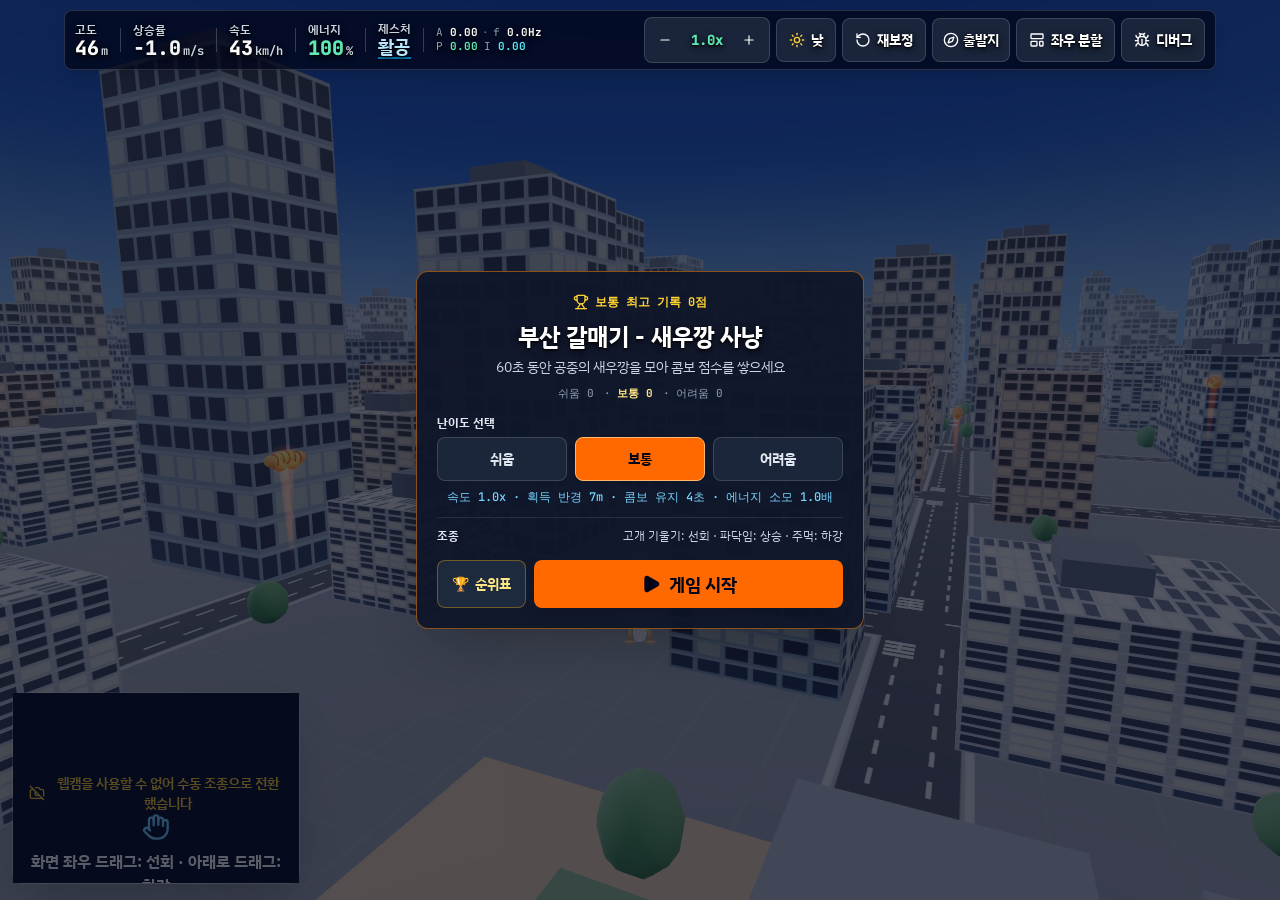
==== index.html @ f3e9a051 "Add files via upload" ====
<!doctype html>
<html lang="ko">
  <head>
    <meta charset="UTF-8" />
    <meta name="viewport" content="width=device-width, initial-scale=1.0, maximum-scale=1.0, user-scalable=no, viewport-fit=cover" />
    <title>부산 갈매기 — 3D 도시 비행 게임</title>
    <meta name="description" content="웹캠 얼굴·손 동작으로 도시 상공을 나는 3D 갈매기 비행 게임" />
    <meta property="og:title" content="부산 갈매기" />
    <meta property="og:description" content="웹캠 얼굴·손 동작으로 도시 상공을 나는 3D 갈매기 비행 게임" />
    <meta property="og:type" content="website" />
    <meta name="twitter:card" content="summary_large_image" />
    <link rel="preconnect" href="https://fonts.googleapis.com" />
    <link rel="preconnect" href="https://fonts.gstatic.com" crossorigin />
    <link
      href="https://fonts.googleapis.com/css2?family=IBM+Plex+Sans+KR:wght@400;500;600;700&family=JetBrains+Mono:wght@500;700&family=Outfit:wght@600;700;800&display=swap"
      rel="stylesheet"
    />
    <script type="module" crossorigin src="./assets/index-CeSmESg-.js"></script>
    <link rel="stylesheet" crossorigin href="./assets/index--MTAkpr1.css">
  </head>
  <body class="bg-slate-950 text-white antialiased overflow-hidden select-none">
    <div id="root"></div>
  </body>
</html>
---- assets/index--MTAkpr1.css ----
/*! tailwindcss v4.3.5 | MIT License | https://tailwindcss.com */
@layer properties{@supports (((-webkit-hyphens:none)) and (not (margin-trim:block))) or ((-moz-orient:inline) and (not (color:rgb(from red r g b)))){*,:before,:after,::backdrop{--tw-translate-x:0;--tw-translate-y:0;--tw-translate-z:0;--tw-scale-x:1;--tw-scale-y:1;--tw-scale-z:1;--tw-rotate-x:initial;--tw-rotate-y:initial;--tw-rotate-z:initial;--tw-skew-x:initial;--tw-skew-y:initial;--tw-space-y-reverse:0;--tw-divide-y-reverse:0;--tw-border-style:solid;--tw-leading:initial;--tw-font-weight:initial;--tw-tracking:initial;--tw-shadow:0 0 #0000;--tw-shadow-color:initial;--tw-shadow-alpha:100%;--tw-inset-shadow:0 0 #0000;--tw-inset-shadow-color:initial;--tw-inset-shadow-alpha:100%;--tw-ring-color:initial;--tw-ring-shadow:0 0 #0000;--tw-inset-ring-color:initial;--tw-inset-ring-shadow:0 0 #0000;--tw-ring-inset:initial;--tw-ring-offset-width:0px;--tw-ring-offset-color:#fff;--tw-ring-offset-shadow:0 0 #0000;--tw-blur:initial;--tw-brightness:initial;--tw-contrast:initial;--tw-grayscale:initial;--tw-hue-rotate:initial;--tw-invert:initial;--tw-opacity:initial;--tw-saturate:initial;--tw-sepia:initial;--tw-drop-shadow:initial;--tw-drop-shadow-color:initial;--tw-drop-shadow-alpha:100%;--tw-drop-shadow-size:initial;--tw-duration:initial}}}@layer theme{:root,:host{--font-sans:-apple-system, BlinkMacSystemFont, "Segoe UI", Roboto, "Helvetica Neue", "Noto Sans", Arial, sans-serif, "Apple Color Emoji", "Segoe UI Emoji", "Segoe UI Symbol", "Noto Color Emoji";--font-mono:ui-monospace, SFMono-Regular, Menlo, Monaco, Consolas, "Liberation Mono", "Courier New", monospace;--color-orange-200:oklch(90.1% .076 70.697);--color-orange-300:oklch(83.7% .128 66.29);--color-orange-400:oklch(75% .183 55.934);--color-orange-500:oklch(70.5% .213 47.604);--color-orange-600:oklch(64.6% .222 41.116);--color-amber-200:oklch(92.4% .12 95.746);--color-amber-300:oklch(87.9% .169 91.605);--color-amber-400:oklch(82.8% .189 84.429);--color-amber-500:oklch(76.9% .188 70.08);--color-amber-950:oklch(27.9% .077 45.635);--color-yellow-200:oklch(94.5% .129 101.54);--color-yellow-300:oklch(90.5% .182 98.111);--color-yellow-400:oklch(85.2% .199 91.936);--color-emerald-200:oklch(90.5% .093 164.15);--color-emerald-300:oklch(84.5% .143 164.978);--color-emerald-400:oklch(76.5% .177 163.223);--color-emerald-500:oklch(69.6% .17 162.48);--color-cyan-200:oklch(91.7% .08 205.041);--color-cyan-300:oklch(86.5% .127 207.078);--color-cyan-400:oklch(78.9% .154 211.53);--color-sky-200:oklch(90.1% .058 230.902);--color-sky-300:oklch(82.8% .111 230.318);--color-sky-400:oklch(74.6% .16 232.661);--color-sky-500:oklch(68.5% .169 237.323);--color-sky-600:oklch(58.8% .158 241.966);--color-sky-700:oklch(50% .134 242.749);--color-rose-100:oklch(94.1% .03 12.58);--color-rose-200:oklch(89.2% .058 10.001);--color-rose-300:oklch(81% .117 11.638);--color-rose-400:oklch(71.2% .194 13.428);--color-rose-500:oklch(64.5% .246 16.439);--color-rose-600:oklch(58.6% .253 17.585);--color-rose-950:oklch(27.1% .105 12.094);--color-slate-100:oklch(96.8% .007 247.896);--color-slate-200:oklch(92.9% .013 255.508);--color-slate-300:oklch(86.9% .022 252.894);--color-slate-400:oklch(70.4% .04 256.788);--color-slate-500:oklch(55.4% .046 257.417);--color-slate-600:oklch(44.6% .043 257.281);--color-slate-700:oklch(37.2% .044 257.287);--color-slate-800:oklch(27.9% .041 260.031);--color-slate-900:oklch(20.8% .042 265.755);--color-slate-950:oklch(12.9% .042 264.695);--color-white:#fff;--spacing:.25rem;--container-sm:24rem;--container-md:28rem;--container-lg:32rem;--container-4xl:56rem;--container-6xl:72rem;--text-xs:.75rem;--text-xs--line-height:calc(1 / .75);--text-sm:.875rem;--text-sm--line-height:calc(1.25 / .875);--text-base:1rem;--text-base--line-height:calc(1.5 / 1);--text-lg:1.125rem;--text-lg--line-height:calc(1.75 / 1.125);--text-xl:1.25rem;--text-xl--line-height:calc(1.75 / 1.25);--text-2xl:1.5rem;--text-2xl--line-height:calc(2 / 1.5);--text-3xl:1.875rem;--text-3xl--line-height:calc(2.25 / 1.875);--text-4xl:2.25rem;--text-4xl--line-height:calc(2.5 / 2.25);--text-5xl:3rem;--text-5xl--line-height:1;--text-8xl:6rem;--text-8xl--line-height:1;--text-9xl:8rem;--text-9xl--line-height:1;--font-weight-medium:500;--font-weight-semibold:600;--font-weight-bold:700;--font-weight-extrabold:800;--font-weight-black:900;--tracking-wider:.05em;--leading-tight:1.25;--leading-snug:1.375;--radius-lg:.5rem;--radius-xl:.75rem;--default-transition-duration:.15s;--default-transition-timing-function:cubic-bezier(.4, 0, .2, 1);--default-font-family:var(--font-sans);--default-mono-font-family:var(--font-mono)}}@layer base{*,:after,:before,::backdrop{box-sizing:border-box;border:0 solid;margin:0;padding:0}::file-selector-button{box-sizing:border-box;border:0 solid;margin:0;padding:0}html,:host{-webkit-text-size-adjust:100%;tab-size:4;line-height:1.5;font-family:var(--default-font-family,-apple-system, BlinkMacSystemFont, "Segoe UI", Roboto, "Helvetica Neue", "Noto Sans", Arial, sans-serif, "Apple Color Emoji", "Segoe UI Emoji", "Segoe UI Symbol", "Noto Color Emoji");font-feature-settings:var(--default-font-feature-settings,normal);font-variation-settings:var(--default-font-variation-settings,normal);-webkit-tap-highlight-color:transparent}hr{height:0;color:inherit;border-top-width:1px}abbr:where([title]){-webkit-text-decoration:underline dotted;text-decoration:underline dotted}h1,h2,h3,h4,h5,h6{font-size:inherit;font-weight:inherit}a{color:inherit;-webkit-text-decoration:inherit;-webkit-text-decoration:inherit;-webkit-text-decoration:inherit;-webkit-text-decoration:inherit;text-decoration:inherit}b,strong{font-weight:bolder}code,kbd,samp,pre{font-family:var(--default-mono-font-family,ui-monospace, SFMono-Regular, Menlo, Monaco, Consolas, "Liberation Mono", "Courier New", monospace);font-feature-settings:var(--default-mono-font-feature-settings,normal);font-variation-settings:var(--default-mono-font-variation-settings,normal);font-size:1em}small{font-size:80%}sub,sup{vertical-align:baseline;font-size:75%;line-height:0;position:relative}sub{bottom:-.25em}sup{top:-.5em}table{text-indent:0;border-color:inherit;border-collapse:collapse}:-moz-focusring:where(:not(iframe)){outline:auto}progress{vertical-align:baseline}summary{display:list-item}ol,ul,menu{list-style:none}img,svg,video,canvas,audio,iframe,embed,object{vertical-align:middle;display:block}img,video{max-width:100%;height:auto}button,input,select,optgroup,textarea{font:inherit;font-feature-settings:inherit;font-variation-settings:inherit;letter-spacing:inherit;color:inherit;opacity:1;background-color:#0000;border-radius:0}::file-selector-button{font:inherit;font-feature-settings:inherit;font-variation-settings:inherit;letter-spacing:inherit;color:inherit;opacity:1;background-color:#0000;border-radius:0}:where(select:is([multiple],[size])) optgroup{font-weight:bolder}:where(select:is([multiple],[size])) optgroup option{padding-inline-start:20px}::file-selector-button{margin-inline-end:4px}::placeholder{opacity:1}@supports (not ((-webkit-appearance:-apple-pay-button))) or (contain-intrinsic-size:1px){::placeholder{color:currentColor}@supports (color:color-mix(in lab, red, red)){::placeholder{color:color-mix(in oklab, currentcolor 50%, transparent)}}}textarea{resize:vertical}::-webkit-search-decoration{-webkit-appearance:none}::-webkit-date-and-time-value{min-height:1lh;text-align:inherit}::-webkit-datetime-edit{display:inline-flex}::-webkit-datetime-edit-fields-wrapper{padding:0}::-webkit-datetime-edit{padding-block:0}::-webkit-datetime-edit-year-field{padding-block:0}::-webkit-datetime-edit-month-field{padding-block:0}::-webkit-datetime-edit-day-field{padding-block:0}::-webkit-datetime-edit-hour-field{padding-block:0}::-webkit-datetime-edit-minute-field{padding-block:0}::-webkit-datetime-edit-second-field{padding-block:0}::-webkit-datetime-edit-millisecond-field{padding-block:0}::-webkit-datetime-edit-meridiem-field{padding-block:0}::-webkit-calendar-picker-indicator{line-height:1}:-moz-ui-invalid{box-shadow:none}button,input:where([type=button],[type=reset],[type=submit]){appearance:button}::file-selector-button{appearance:button}::-webkit-inner-spin-button{height:auto}::-webkit-outer-spin-button{height:auto}[hidden]:where(:not([hidden=until-found])){display:none!important}html,body,#root{background-color:#09111e;width:100%;height:100%;margin:0;padding:0;font-family:IBM Plex Sans KR,Outfit,-apple-system,BlinkMacSystemFont,sans-serif;overflow:hidden}}@layer components;@layer utilities{.pointer-events-auto{pointer-events:auto}.pointer-events-none{pointer-events:none}.visible{visibility:visible}.absolute{position:absolute}.fixed{position:fixed}.relative{position:relative}.inset-0{inset:0}.inset-x-0{inset-inline:0}.inset-x-2{inset-inline:calc(var(--spacing) * 2)}.inset-x-3{inset-inline:calc(var(--spacing) * 3)}.top-0{top:0}.top-2{top:calc(var(--spacing) * 2)}.right-2\.5{right:calc(var(--spacing) * 2.5)}.bottom-2{bottom:calc(var(--spacing) * 2)}.bottom-3{bottom:calc(var(--spacing) * 3)}.bottom-4{bottom:calc(var(--spacing) * 4)}.left-2\.5{left:calc(var(--spacing) * 2.5)}.z-10{z-index:10}.z-20{z-index:20}.z-30{z-index:30}.z-40{z-index:40}.container{width:100%}@media (width>=40rem){.container{max-width:40rem}}@media (width>=48rem){.container{max-width:48rem}}@media (width>=64rem){.container{max-width:64rem}}@media (width>=80rem){.container{max-width:80rem}}@media (width>=96rem){.container{max-width:96rem}}.mx-1{margin-inline:var(--spacing)}.mx-auto{margin-inline:auto}.my-auto{margin-block:auto}.mt-0\.5{margin-top:calc(var(--spacing) * .5)}.mt-1{margin-top:var(--spacing)}.mt-1\.5{margin-top:calc(var(--spacing) * 1.5)}.mt-2{margin-top:calc(var(--spacing) * 2)}.mt-2\.5{margin-top:calc(var(--spacing) * 2.5)}.mt-3{margin-top:calc(var(--spacing) * 3)}.mt-3\.5{margin-top:calc(var(--spacing) * 3.5)}.mt-4{margin-top:calc(var(--spacing) * 4)}.mt-5{margin-top:calc(var(--spacing) * 5)}.mr-1{margin-right:var(--spacing)}.mb-0\.5{margin-bottom:calc(var(--spacing) * .5)}.mb-1{margin-bottom:var(--spacing)}.mb-1\.5{margin-bottom:calc(var(--spacing) * 1.5)}.mb-2{margin-bottom:calc(var(--spacing) * 2)}.mb-3{margin-bottom:calc(var(--spacing) * 3)}.ml-0\.5{margin-left:calc(var(--spacing) * .5)}.block{display:block}.contents{display:contents}.flex{display:flex}.grid{display:grid}.hidden{display:none}.inline-flex{display:inline-flex}.table{display:table}.h-1\.5{height:calc(var(--spacing) * 1.5)}.h-2{height:calc(var(--spacing) * 2)}.h-2\.5{height:calc(var(--spacing) * 2.5)}.h-3\.5{height:calc(var(--spacing) * 3.5)}.h-4{height:calc(var(--spacing) * 4)}.h-5{height:calc(var(--spacing) * 5)}.h-6{height:calc(var(--spacing) * 6)}.h-7{height:calc(var(--spacing) * 7)}.h-20{height:calc(var(--spacing) * 20)}.h-\[45dvh\]{height:45dvh}.h-\[55dvh\]{height:55dvh}.h-\[72px\]{height:72px}.h-\[100dvh\]{height:100dvh}.h-full{height:100%}.max-h-40{max-height:calc(var(--spacing) * 40)}.max-h-\[76dvh\]{max-height:76dvh}.max-h-\[96dvh\]{max-height:96dvh}.max-h-full{max-height:100%}.min-h-10{min-height:calc(var(--spacing) * 10)}.min-h-11{min-height:calc(var(--spacing) * 11)}.min-h-12{min-height:calc(var(--spacing) * 12)}.min-h-\[31px\]{min-height:31px}.w-1\.5{width:calc(var(--spacing) * 1.5)}.w-3\.5{width:calc(var(--spacing) * 3.5)}.w-4{width:calc(var(--spacing) * 4)}.w-5{width:calc(var(--spacing) * 5)}.w-7{width:calc(var(--spacing) * 7)}.w-36{width:calc(var(--spacing) * 36)}.w-\[min\(94vw\,380px\)\]{width:min(94vw,380px)}.w-full{width:100%}.w-px{width:1px}.max-w-4xl{max-width:var(--container-4xl)}.max-w-6xl{max-width:var(--container-6xl)}.max-w-\[180px\]{max-width:180px}.max-w-lg{max-width:var(--container-lg)}.max-w-md{max-width:var(--container-md)}.max-w-sm{max-width:var(--container-sm)}.min-w-0{min-width:0}.min-w-10{min-width:calc(var(--spacing) * 10)}.min-w-11{min-width:calc(var(--spacing) * 11)}.min-w-\[72px\]{min-width:72px}.min-w-\[180px\]{min-width:180px}.flex-1{flex:1}.shrink-0{flex-shrink:0}.grow{flex-grow:1}.-translate-x-1\/2{--tw-translate-x:calc(calc(1 / 2 * 100%) * -1);translate:var(--tw-translate-x) var(--tw-translate-y)}.-translate-y-1\/2{--tw-translate-y:calc(calc(1 / 2 * 100%) * -1);translate:var(--tw-translate-x) var(--tw-translate-y)}.scale-x-\[-1\]{--tw-scale-x:-1;scale:var(--tw-scale-x) var(--tw-scale-y)}.transform{transform:var(--tw-rotate-x, ) var(--tw-rotate-y, ) var(--tw-rotate-z, ) var(--tw-skew-x, ) var(--tw-skew-y, )}.cursor-pointer{cursor:pointer}.touch-none{touch-action:none}.resize{resize:both}.grid-cols-2{grid-template-columns:repeat(2,minmax(0,1fr))}.grid-cols-3{grid-template-columns:repeat(3,minmax(0,1fr))}.grid-cols-4{grid-template-columns:repeat(4,minmax(0,1fr))}.grid-cols-\[30px_minmax\(60px\,1fr\)_58px_38px\]{grid-template-columns:30px minmax(60px,1fr) 58px 38px}.grid-cols-\[34px_minmax\(60px\,1fr\)_58px_32px_32px_30px_40px\]{grid-template-columns:34px minmax(60px,1fr) 58px 32px 32px 30px 40px}.flex-col{flex-direction:column}.flex-wrap{flex-wrap:wrap}.items-baseline{align-items:baseline}.items-center{align-items:center}.justify-between{justify-content:space-between}.justify-center{justify-content:center}.justify-end{justify-content:flex-end}.gap-0\.5{gap:calc(var(--spacing) * .5)}.gap-1{gap:var(--spacing)}.gap-1\.5{gap:calc(var(--spacing) * 1.5)}.gap-2{gap:calc(var(--spacing) * 2)}.gap-2\.5{gap:calc(var(--spacing) * 2.5)}.gap-3{gap:calc(var(--spacing) * 3)}.gap-4{gap:calc(var(--spacing) * 4)}:where(.space-y-2>:not(:last-child)){--tw-space-y-reverse:0;margin-block-start:calc(calc(var(--spacing) * 2) * var(--tw-space-y-reverse));margin-block-end:calc(calc(var(--spacing) * 2) * calc(1 - var(--tw-space-y-reverse)))}.gap-x-3{column-gap:calc(var(--spacing) * 3)}.gap-y-1\.5{row-gap:calc(var(--spacing) * 1.5)}:where(.divide-y>:not(:last-child)){--tw-divide-y-reverse:0;border-bottom-style:var(--tw-border-style);border-top-style:var(--tw-border-style);border-top-width:calc(1px * var(--tw-divide-y-reverse));border-bottom-width:calc(1px * calc(1 - var(--tw-divide-y-reverse)))}:where(.divide-white\/5>:not(:last-child)){border-color:#ffffff0d}@supports (color:color-mix(in lab, red, red)){:where(.divide-white\/5>:not(:last-child)){border-color:color-mix(in oklab, var(--color-white) 5%, transparent)}}.truncate{text-overflow:ellipsis;white-space:nowrap;overflow:hidden}.overflow-hidden{overflow:hidden}.overflow-y-auto{overflow-y:auto}.rounded{border-radius:.25rem}.rounded-full{border-radius:2147483647px}.rounded-lg{border-radius:var(--radius-lg)}.rounded-xl{border-radius:var(--radius-xl)}.border{border-style:var(--tw-border-style);border-width:1px}.border-2{border-style:var(--tw-border-style);border-width:2px}.border-4{border-style:var(--tw-border-style);border-width:4px}.border-t{border-top-style:var(--tw-border-style);border-top-width:1px}.border-b{border-bottom-style:var(--tw-border-style);border-bottom-width:1px}.border-b-2{border-bottom-style:var(--tw-border-style);border-bottom-width:2px}.border-l-2{border-left-style:var(--tw-border-style);border-left-width:2px}.border-amber-400\/35{border-color:#fcbb0059}@supports (color:color-mix(in lab, red, red)){.border-amber-400\/35{border-color:color-mix(in oklab, var(--color-amber-400) 35%, transparent)}}.border-amber-400\/40{border-color:#fcbb0066}@supports (color:color-mix(in lab, red, red)){.border-amber-400\/40{border-color:color-mix(in oklab, var(--color-amber-400) 40%, transparent)}}.border-amber-400\/45{border-color:#fcbb0073}@supports (color:color-mix(in lab, red, red)){.border-amber-400\/45{border-color:color-mix(in oklab, var(--color-amber-400) 45%, transparent)}}.border-amber-400\/50{border-color:#fcbb0080}@supports (color:color-mix(in lab, red, red)){.border-amber-400\/50{border-color:color-mix(in oklab, var(--color-amber-400) 50%, transparent)}}.border-amber-400\/80{border-color:#fcbb00cc}@supports (color:color-mix(in lab, red, red)){.border-amber-400\/80{border-color:color-mix(in oklab, var(--color-amber-400) 80%, transparent)}}.border-emerald-400\/80{border-color:#00d294cc}@supports (color:color-mix(in lab, red, red)){.border-emerald-400\/80{border-color:color-mix(in oklab, var(--color-emerald-400) 80%, transparent)}}.border-orange-300{border-color:var(--color-orange-300)}.border-orange-400{border-color:var(--color-orange-400)}.border-orange-400\/50{border-color:#ff8b1a80}@supports (color:color-mix(in lab, red, red)){.border-orange-400\/50{border-color:color-mix(in oklab, var(--color-orange-400) 50%, transparent)}}.border-orange-400\/60{border-color:#ff8b1a99}@supports (color:color-mix(in lab, red, red)){.border-orange-400\/60{border-color:color-mix(in oklab, var(--color-orange-400) 60%, transparent)}}.border-rose-400\/70{border-color:#ff667fb3}@supports (color:color-mix(in lab, red, red)){.border-rose-400\/70{border-color:color-mix(in oklab, var(--color-rose-400) 70%, transparent)}}.border-rose-400\/80{border-color:#ff667fcc}@supports (color:color-mix(in lab, red, red)){.border-rose-400\/80{border-color:color-mix(in oklab, var(--color-rose-400) 80%, transparent)}}.border-rose-500\/40{border-color:#ff235766}@supports (color:color-mix(in lab, red, red)){.border-rose-500\/40{border-color:color-mix(in oklab, var(--color-rose-500) 40%, transparent)}}.border-rose-500\/80{border-color:#ff2357cc}@supports (color:color-mix(in lab, red, red)){.border-rose-500\/80{border-color:color-mix(in oklab, var(--color-rose-500) 80%, transparent)}}.border-sky-400\/40{border-color:#00bcfe66}@supports (color:color-mix(in lab, red, red)){.border-sky-400\/40{border-color:color-mix(in oklab, var(--color-sky-400) 40%, transparent)}}.border-sky-400\/50{border-color:#00bcfe80}@supports (color:color-mix(in lab, red, red)){.border-sky-400\/50{border-color:color-mix(in oklab, var(--color-sky-400) 50%, transparent)}}.border-sky-400\/70{border-color:#00bcfeb3}@supports (color:color-mix(in lab, red, red)){.border-sky-400\/70{border-color:color-mix(in oklab, var(--color-sky-400) 70%, transparent)}}.border-slate-800{border-color:var(--color-slate-800)}.border-white\/10{border-color:#ffffff1a}@supports (color:color-mix(in lab, red, red)){.border-white\/10{border-color:color-mix(in oklab, var(--color-white) 10%, transparent)}}.border-white\/15{border-color:#ffffff26}@supports (color:color-mix(in lab, red, red)){.border-white\/15{border-color:color-mix(in oklab, var(--color-white) 15%, transparent)}}.border-white\/20{border-color:#fff3}@supports (color:color-mix(in lab, red, red)){.border-white\/20{border-color:color-mix(in oklab, var(--color-white) 20%, transparent)}}.border-yellow-300{border-color:var(--color-yellow-300)}.border-l-amber-300{border-left-color:var(--color-amber-300)}.border-l-emerald-400{border-left-color:var(--color-emerald-400)}.border-l-orange-400{border-left-color:var(--color-orange-400)}.border-l-slate-300{border-left-color:var(--color-slate-300)}.bg-\[\#09111e\]{background-color:#09111e}.bg-amber-400{background-color:var(--color-amber-400)}.bg-amber-400\/12{background-color:#fcbb001f}@supports (color:color-mix(in lab, red, red)){.bg-amber-400\/12{background-color:color-mix(in oklab, var(--color-amber-400) 12%, transparent)}}.bg-amber-950\/70{background-color:#461901b3}@supports (color:color-mix(in lab, red, red)){.bg-amber-950\/70{background-color:color-mix(in oklab, var(--color-amber-950) 70%, transparent)}}.bg-emerald-400{background-color:var(--color-emerald-400)}.bg-emerald-500\/20{background-color:#00bb7f33}@supports (color:color-mix(in lab, red, red)){.bg-emerald-500\/20{background-color:color-mix(in oklab, var(--color-emerald-500) 20%, transparent)}}.bg-orange-300{background-color:var(--color-orange-300)}.bg-orange-400{background-color:var(--color-orange-400)}.bg-orange-400\/10{background-color:#ff8b1a1a}@supports (color:color-mix(in lab, red, red)){.bg-orange-400\/10{background-color:color-mix(in oklab, var(--color-orange-400) 10%, transparent)}}.bg-orange-500{background-color:var(--color-orange-500)}.bg-rose-500{background-color:var(--color-rose-500)}.bg-rose-600{background-color:var(--color-rose-600)}.bg-rose-600\/15{background-color:#e7004426}@supports (color:color-mix(in lab, red, red)){.bg-rose-600\/15{background-color:color-mix(in oklab, var(--color-rose-600) 15%, transparent)}}.bg-rose-950\/60{background-color:#4d021899}@supports (color:color-mix(in lab, red, red)){.bg-rose-950\/60{background-color:color-mix(in oklab, var(--color-rose-950) 60%, transparent)}}.bg-rose-950\/90{background-color:#4d0218e6}@supports (color:color-mix(in lab, red, red)){.bg-rose-950\/90{background-color:color-mix(in oklab, var(--color-rose-950) 90%, transparent)}}.bg-rose-950\/95{background-color:#4d0218f2}@supports (color:color-mix(in lab, red, red)){.bg-rose-950\/95{background-color:color-mix(in oklab, var(--color-rose-950) 95%, transparent)}}.bg-sky-600{background-color:var(--color-sky-600)}.bg-sky-700\/90{background-color:#0069a4e6}@supports (color:color-mix(in lab, red, red)){.bg-sky-700\/90{background-color:color-mix(in oklab, var(--color-sky-700) 90%, transparent)}}.bg-slate-300\/8{background-color:#cad5e214}@supports (color:color-mix(in lab, red, red)){.bg-slate-300\/8{background-color:color-mix(in oklab, var(--color-slate-300) 8%, transparent)}}.bg-slate-700\/90{background-color:#314158e6}@supports (color:color-mix(in lab, red, red)){.bg-slate-700\/90{background-color:color-mix(in oklab, var(--color-slate-700) 90%, transparent)}}.bg-slate-800{background-color:var(--color-slate-800)}.bg-slate-800\/75{background-color:#1d293dbf}@supports (color:color-mix(in lab, red, red)){.bg-slate-800\/75{background-color:color-mix(in oklab, var(--color-slate-800) 75%, transparent)}}.bg-slate-800\/90{background-color:#1d293de6}@supports (color:color-mix(in lab, red, red)){.bg-slate-800\/90{background-color:color-mix(in oklab, var(--color-slate-800) 90%, transparent)}}.bg-slate-900\/95{background-color:#0f172bf2}@supports (color:color-mix(in lab, red, red)){.bg-slate-900\/95{background-color:color-mix(in oklab, var(--color-slate-900) 95%, transparent)}}.bg-slate-900\/98{background-color:#0f172bfa}@supports (color:color-mix(in lab, red, red)){.bg-slate-900\/98{background-color:color-mix(in oklab, var(--color-slate-900) 98%, transparent)}}.bg-slate-950{background-color:var(--color-slate-950)}.bg-slate-950\/35{background-color:#02061859}@supports (color:color-mix(in lab, red, red)){.bg-slate-950\/35{background-color:color-mix(in oklab, var(--color-slate-950) 35%, transparent)}}.bg-slate-950\/55{background-color:#0206188c}@supports (color:color-mix(in lab, red, red)){.bg-slate-950\/55{background-color:color-mix(in oklab, var(--color-slate-950) 55%, transparent)}}.bg-slate-950\/65{background-color:#020618a6}@supports (color:color-mix(in lab, red, red)){.bg-slate-950\/65{background-color:color-mix(in oklab, var(--color-slate-950) 65%, transparent)}}.bg-slate-950\/70{background-color:#020618b3}@supports (color:color-mix(in lab, red, red)){.bg-slate-950\/70{background-color:color-mix(in oklab, var(--color-slate-950) 70%, transparent)}}.bg-slate-950\/75{background-color:#020618bf}@supports (color:color-mix(in lab, red, red)){.bg-slate-950\/75{background-color:color-mix(in oklab, var(--color-slate-950) 75%, transparent)}}.bg-slate-950\/80{background-color:#020618cc}@supports (color:color-mix(in lab, red, red)){.bg-slate-950\/80{background-color:color-mix(in oklab, var(--color-slate-950) 80%, transparent)}}.bg-slate-950\/85{background-color:#020618d9}@supports (color:color-mix(in lab, red, red)){.bg-slate-950\/85{background-color:color-mix(in oklab, var(--color-slate-950) 85%, transparent)}}.bg-slate-950\/90{background-color:#020618e6}@supports (color:color-mix(in lab, red, red)){.bg-slate-950\/90{background-color:color-mix(in oklab, var(--color-slate-950) 90%, transparent)}}.bg-slate-950\/92{background-color:#020618eb}@supports (color:color-mix(in lab, red, red)){.bg-slate-950\/92{background-color:color-mix(in oklab, var(--color-slate-950) 92%, transparent)}}.bg-white\/20{background-color:#fff3}@supports (color:color-mix(in lab, red, red)){.bg-white\/20{background-color:color-mix(in oklab, var(--color-white) 20%, transparent)}}.bg-yellow-300{background-color:var(--color-yellow-300)}.bg-yellow-400\/15{background-color:#fac80026}@supports (color:color-mix(in lab, red, red)){.bg-yellow-400\/15{background-color:color-mix(in oklab, var(--color-yellow-400) 15%, transparent)}}.fill-current{fill:currentColor}.fill-orange-400\/30{fill:#ff8b1a4d}@supports (color:color-mix(in lab, red, red)){.fill-orange-400\/30{fill:color-mix(in oklab, var(--color-orange-400) 30%, transparent)}}.fill-yellow-300\/30{fill:#ffe02a4d}@supports (color:color-mix(in lab, red, red)){.fill-yellow-300\/30{fill:color-mix(in oklab, var(--color-yellow-300) 30%, transparent)}}.object-cover{object-fit:cover}.p-2{padding:calc(var(--spacing) * 2)}.p-2\.5{padding:calc(var(--spacing) * 2.5)}.p-3{padding:calc(var(--spacing) * 3)}.p-3\.5{padding:calc(var(--spacing) * 3.5)}.p-4{padding:calc(var(--spacing) * 4)}.p-5{padding:calc(var(--spacing) * 5)}.px-1\.5{padding-inline:calc(var(--spacing) * 1.5)}.px-2{padding-inline:calc(var(--spacing) * 2)}.px-2\.5{padding-inline:calc(var(--spacing) * 2.5)}.px-3{padding-inline:calc(var(--spacing) * 3)}.px-3\.5{padding-inline:calc(var(--spacing) * 3.5)}.px-4{padding-inline:calc(var(--spacing) * 4)}.px-5{padding-inline:calc(var(--spacing) * 5)}.py-1{padding-block:var(--spacing)}.py-1\.5{padding-block:calc(var(--spacing) * 1.5)}.py-2{padding-block:calc(var(--spacing) * 2)}.py-2\.5{padding-block:calc(var(--spacing) * 2.5)}.py-5{padding-block:calc(var(--spacing) * 5)}.pt-2{padding-top:calc(var(--spacing) * 2)}.pt-2\.5{padding-top:calc(var(--spacing) * 2.5)}.pt-3{padding-top:calc(var(--spacing) * 3)}.pt-4{padding-top:calc(var(--spacing) * 4)}.pt-24{padding-top:calc(var(--spacing) * 24)}.pb-0\.5{padding-bottom:calc(var(--spacing) * .5)}.pb-2{padding-bottom:calc(var(--spacing) * 2)}.pb-3{padding-bottom:calc(var(--spacing) * 3)}.text-center{text-align:center}.text-left{text-align:left}.text-right{text-align:right}.font-sans{font-family:var(--font-sans)}.text-2xl{font-size:var(--text-2xl);line-height:var(--tw-leading,var(--text-2xl--line-height))}.text-4xl{font-size:var(--text-4xl);line-height:var(--tw-leading,var(--text-4xl--line-height))}.text-8xl{font-size:var(--text-8xl);line-height:var(--tw-leading,var(--text-8xl--line-height))}.text-base{font-size:var(--text-base);line-height:var(--tw-leading,var(--text-base--line-height))}.text-sm{font-size:var(--text-sm);line-height:var(--tw-leading,var(--text-sm--line-height))}.text-xl{font-size:var(--text-xl);line-height:var(--tw-leading,var(--text-xl--line-height))}.text-xs{font-size:var(--text-xs);line-height:var(--tw-leading,var(--text-xs--line-height))}.text-\[9px\]{font-size:9px}.text-\[10px\]{font-size:10px}.text-\[11px\]{font-size:11px}.leading-none{--tw-leading:1;line-height:1}.leading-snug{--tw-leading:var(--leading-snug);line-height:var(--leading-snug)}.leading-tight{--tw-leading:var(--leading-tight);line-height:var(--leading-tight)}.font-black{--tw-font-weight:var(--font-weight-black);font-weight:var(--font-weight-black)}.font-bold{--tw-font-weight:var(--font-weight-bold);font-weight:var(--font-weight-bold)}.font-extrabold{--tw-font-weight:var(--font-weight-extrabold);font-weight:var(--font-weight-extrabold)}.font-medium{--tw-font-weight:var(--font-weight-medium);font-weight:var(--font-weight-medium)}.font-semibold{--tw-font-weight:var(--font-weight-semibold);font-weight:var(--font-weight-semibold)}.tracking-wider{--tw-tracking:var(--tracking-wider);letter-spacing:var(--tracking-wider)}.whitespace-nowrap{white-space:nowrap}.text-amber-200{color:var(--color-amber-200)}.text-amber-300{color:var(--color-amber-300)}.text-amber-400{color:var(--color-amber-400)}.text-cyan-200{color:var(--color-cyan-200)}.text-cyan-300{color:var(--color-cyan-300)}.text-emerald-200{color:var(--color-emerald-200)}.text-emerald-300{color:var(--color-emerald-300)}.text-emerald-400{color:var(--color-emerald-400)}.text-orange-200{color:var(--color-orange-200)}.text-orange-300{color:var(--color-orange-300)}.text-orange-400{color:var(--color-orange-400)}.text-rose-100{color:var(--color-rose-100)}.text-rose-200{color:var(--color-rose-200)}.text-rose-300{color:var(--color-rose-300)}.text-rose-400{color:var(--color-rose-400)}.text-sky-200{color:var(--color-sky-200)}.text-sky-200\/80{color:#b8e6fecc}@supports (color:color-mix(in lab, red, red)){.text-sky-200\/80{color:color-mix(in oklab, var(--color-sky-200) 80%, transparent)}}.text-sky-300{color:var(--color-sky-300)}.text-sky-400{color:var(--color-sky-400)}.text-slate-100{color:var(--color-slate-100)}.text-slate-200{color:var(--color-slate-200)}.text-slate-300{color:var(--color-slate-300)}.text-slate-400{color:var(--color-slate-400)}.text-slate-500{color:var(--color-slate-500)}.text-slate-600{color:var(--color-slate-600)}.text-slate-900{color:var(--color-slate-900)}.text-slate-950{color:var(--color-slate-950)}.text-white{color:var(--color-white)}.text-white\/75{color:#ffffffbf}@supports (color:color-mix(in lab, red, red)){.text-white\/75{color:color-mix(in oklab, var(--color-white) 75%, transparent)}}.text-yellow-200{color:var(--color-yellow-200)}.text-yellow-300{color:var(--color-yellow-300)}.antialiased{-webkit-font-smoothing:antialiased;-moz-osx-font-smoothing:grayscale}.accent-amber-400{accent-color:var(--color-amber-400)}.accent-cyan-400{accent-color:var(--color-cyan-400)}.accent-emerald-400{accent-color:var(--color-emerald-400)}.accent-sky-400{accent-color:var(--color-sky-400)}.opacity-0{opacity:0}.opacity-100{opacity:1}.shadow{--tw-shadow:0 1px 3px 0 var(--tw-shadow-color,#0000001a), 0 1px 2px -1px var(--tw-shadow-color,#0000001a);box-shadow:var(--tw-inset-shadow), var(--tw-inset-ring-shadow), var(--tw-ring-offset-shadow), var(--tw-ring-shadow), var(--tw-shadow)}.shadow-2xl{--tw-shadow:0 25px 50px -12px var(--tw-shadow-color,#00000040);box-shadow:var(--tw-inset-shadow), var(--tw-inset-ring-shadow), var(--tw-ring-offset-shadow), var(--tw-ring-shadow), var(--tw-shadow)}.shadow-\[0_0_8px_rgba\(251\,146\,60\,0\.45\)\]{--tw-shadow:0 0 8px var(--tw-shadow-color,#fb923c73);box-shadow:var(--tw-inset-shadow), var(--tw-inset-ring-shadow), var(--tw-ring-offset-shadow), var(--tw-ring-shadow), var(--tw-shadow)}.shadow-\[0_0_12px_rgba\(250\,204\,21\,0\.65\)\]{--tw-shadow:0 0 12px var(--tw-shadow-color,#facc15a6);box-shadow:var(--tw-inset-shadow), var(--tw-inset-ring-shadow), var(--tw-ring-offset-shadow), var(--tw-ring-shadow), var(--tw-shadow)}.shadow-\[inset_0_0_88px_rgba\(244\,63\,94\,0\.82\)\]{--tw-shadow:inset 0 0 88px var(--tw-shadow-color,#f43f5ed1);box-shadow:var(--tw-inset-shadow), var(--tw-inset-ring-shadow), var(--tw-ring-offset-shadow), var(--tw-ring-shadow), var(--tw-shadow)}.shadow-lg{--tw-shadow:0 10px 15px -3px var(--tw-shadow-color,#0000001a), 0 4px 6px -4px var(--tw-shadow-color,#0000001a);box-shadow:var(--tw-inset-shadow), var(--tw-inset-ring-shadow), var(--tw-ring-offset-shadow), var(--tw-ring-shadow), var(--tw-shadow)}.ring{--tw-ring-shadow:var(--tw-ring-inset, ) 0 0 0 calc(1px + var(--tw-ring-offset-width)) var(--tw-ring-color,currentcolor);box-shadow:var(--tw-inset-shadow), var(--tw-inset-ring-shadow), var(--tw-ring-offset-shadow), var(--tw-ring-shadow), var(--tw-shadow)}.invert{--tw-invert:invert(100%);filter:var(--tw-blur, ) var(--tw-brightness, ) var(--tw-contrast, ) var(--tw-grayscale, ) var(--tw-hue-rotate, ) var(--tw-invert, ) var(--tw-saturate, ) var(--tw-sepia, ) var(--tw-drop-shadow, )}.transition{transition-property:color,background-color,border-color,outline-color,text-decoration-color,fill,stroke,--tw-gradient-from,--tw-gradient-via,--tw-gradient-to,opacity,box-shadow,transform,translate,scale,rotate,filter,-webkit-backdrop-filter,backdrop-filter,display,content-visibility,overlay,pointer-events;transition-timing-function:var(--tw-ease,var(--default-transition-timing-function));transition-duration:var(--tw-duration,var(--default-transition-duration))}.transition-\[width\]{transition-property:width;transition-timing-function:var(--tw-ease,var(--default-transition-timing-function));transition-duration:var(--tw-duration,var(--default-transition-duration))}.transition-colors{transition-property:color,background-color,border-color,outline-color,text-decoration-color,fill,stroke,--tw-gradient-from,--tw-gradient-via,--tw-gradient-to;transition-timing-function:var(--tw-ease,var(--default-transition-timing-function));transition-duration:var(--tw-duration,var(--default-transition-duration))}.transition-opacity{transition-property:opacity;transition-timing-function:var(--tw-ease,var(--default-transition-timing-function));transition-duration:var(--tw-duration,var(--default-transition-duration))}.duration-75{--tw-duration:75ms;transition-duration:75ms}.duration-100{--tw-duration:.1s;transition-duration:.1s}.select-none{-webkit-user-select:none;user-select:none}.placeholder\:text-slate-500::placeholder{color:var(--color-slate-500)}@media (hover:hover){.hover\:bg-amber-300:hover{background-color:var(--color-amber-300)}.hover\:bg-orange-400:hover{background-color:var(--color-orange-400)}.hover\:bg-rose-500:hover{background-color:var(--color-rose-500)}.hover\:bg-sky-500:hover{background-color:var(--color-sky-500)}.hover\:bg-slate-600:hover{background-color:var(--color-slate-600)}.hover\:bg-slate-700:hover{background-color:var(--color-slate-700)}.hover\:text-rose-300:hover{color:var(--color-rose-300)}}.focus\:border-amber-400:focus{border-color:var(--color-amber-400)}.focus\:outline-none:focus{--tw-outline-style:none;outline-style:none}.active\:bg-amber-500:active{background-color:var(--color-amber-500)}.active\:bg-orange-600:active{background-color:var(--color-orange-600)}.active\:bg-sky-700:active{background-color:var(--color-sky-700)}.disabled\:opacity-40:disabled{opacity:.4}.disabled\:opacity-50:disabled{opacity:.5}@media (width>=40rem){.sm\:inline{display:inline}.sm\:min-h-\[34px\]{min-height:34px}.sm\:w-36{width:calc(var(--spacing) * 36)}.sm\:flex-initial{flex:0 auto}.sm\:grid-cols-\[44px_minmax\(80px\,1fr\)_74px_42px_42px_38px_48px\]{grid-template-columns:44px minmax(80px,1fr) 74px 42px 42px 38px 48px}.sm\:gap-2{gap:calc(var(--spacing) * 2)}.sm\:p-4{padding:calc(var(--spacing) * 4)}.sm\:p-5{padding:calc(var(--spacing) * 5)}.sm\:px-3{padding-inline:calc(var(--spacing) * 3)}.sm\:text-2xl{font-size:var(--text-2xl);line-height:var(--tw-leading,var(--text-2xl--line-height))}.sm\:text-5xl{font-size:var(--text-5xl);line-height:var(--tw-leading,var(--text-5xl--line-height))}.sm\:text-base{font-size:var(--text-base);line-height:var(--tw-leading,var(--text-base--line-height))}.sm\:text-lg{font-size:var(--text-lg);line-height:var(--tw-leading,var(--text-lg--line-height))}.sm\:text-sm{font-size:var(--text-sm);line-height:var(--tw-leading,var(--text-sm--line-height))}.sm\:text-xs{font-size:var(--text-xs);line-height:var(--tw-leading,var(--text-xs--line-height))}.sm\:text-\[10px\]{font-size:10px}.sm\:text-\[11px\]{font-size:11px}}@media (width>=48rem){.md\:absolute{position:absolute}.md\:inset-x-4{inset-inline:calc(var(--spacing) * 4)}.md\:top-\[76px\]{top:76px}.md\:bottom-4{bottom:calc(var(--spacing) * 4)}.md\:left-3{left:calc(var(--spacing) * 3)}.md\:z-20{z-index:20}.md\:inline-flex{display:inline-flex}.md\:h-8{height:calc(var(--spacing) * 8)}.md\:h-48{height:calc(var(--spacing) * 48)}.md\:h-full{height:100%}.md\:w-8{width:calc(var(--spacing) * 8)}.md\:w-44{width:calc(var(--spacing) * 44)}.md\:w-72{width:calc(var(--spacing) * 72)}.md\:w-\[40\%\]{width:40%}.md\:w-\[60\%\]{width:60%}.md\:w-full{width:100%}.md\:flex-row{flex-direction:row}.md\:flex-nowrap{flex-wrap:nowrap}.md\:gap-4{gap:calc(var(--spacing) * 4)}.md\:rounded-xl{border-radius:var(--radius-xl)}.md\:border{border-style:var(--tw-border-style);border-width:1px}.md\:border-r{border-right-style:var(--tw-border-style);border-right-width:1px}.md\:border-b-0{border-bottom-style:var(--tw-border-style);border-bottom-width:0}.md\:border-white\/25{border-color:#ffffff40}@supports (color:color-mix(in lab, red, red)){.md\:border-white\/25{border-color:color-mix(in oklab, var(--color-white) 25%, transparent)}}.md\:p-4{padding:calc(var(--spacing) * 4)}.md\:px-3{padding-inline:calc(var(--spacing) * 3)}.md\:px-5{padding-inline:calc(var(--spacing) * 5)}.md\:py-5{padding-block:calc(var(--spacing) * 5)}.md\:pt-2\.5{padding-top:calc(var(--spacing) * 2.5)}.md\:pt-20{padding-top:calc(var(--spacing) * 20)}.md\:text-2xl{font-size:var(--text-2xl);line-height:var(--tw-leading,var(--text-2xl--line-height))}.md\:text-3xl{font-size:var(--text-3xl);line-height:var(--tw-leading,var(--text-3xl--line-height))}.md\:text-9xl{font-size:var(--text-9xl);line-height:var(--tw-leading,var(--text-9xl--line-height))}.md\:text-base{font-size:var(--text-base);line-height:var(--tw-leading,var(--text-base--line-height))}.md\:text-lg{font-size:var(--text-lg);line-height:var(--tw-leading,var(--text-lg--line-height))}.md\:text-sm{font-size:var(--text-sm);line-height:var(--tw-leading,var(--text-sm--line-height))}.md\:text-xl{font-size:var(--text-xl);line-height:var(--tw-leading,var(--text-xl--line-height))}.md\:text-xs{font-size:var(--text-xs);line-height:var(--tw-leading,var(--text-xs--line-height))}.md\:shadow-2xl{--tw-shadow:0 25px 50px -12px var(--tw-shadow-color,#00000040);box-shadow:var(--tw-inset-shadow), var(--tw-inset-ring-shadow), var(--tw-ring-offset-shadow), var(--tw-ring-shadow), var(--tw-shadow)}}@media (width>=64rem){.lg\:block{display:block}.lg\:inline{display:inline}.lg\:gap-1\.5{gap:calc(var(--spacing) * 1.5)}.lg\:gap-2{gap:calc(var(--spacing) * 2)}.lg\:gap-3{gap:calc(var(--spacing) * 3)}.lg\:px-3{padding-inline:calc(var(--spacing) * 3)}.lg\:text-lg{font-size:var(--text-lg);line-height:var(--tw-leading,var(--text-lg--line-height))}.lg\:text-xl{font-size:var(--text-xl);line-height:var(--tw-leading,var(--text-xl--line-height))}}@media (width>=80rem){.xl\:inline{display:inline}.xl\:text-\[11px\]{font-size:11px}}}.font-display{font-family:Outfit,IBM Plex Sans KR,sans-serif}.font-mono-num{font-variant-numeric:tabular-nums;font-family:JetBrains Mono,monospace}.hud-shadow{text-shadow:0 2px 6px #000000d9,0 1px 2px #000000f2}@keyframes score-float-up{0%{opacity:0;transform:translate(-50%,-20%)scale(.8)}18%{opacity:1;transform:translate(-50%,-60%)scale(1.08)}to{opacity:0;transform:translate(-50%,-170%)scale(.95)}}.animate-score-float{animation:.95s cubic-bezier(.22,1,.36,1) forwards score-float-up}@keyframes energy-low-blink{0%,to{opacity:1}50%{opacity:.42}}.animate-energy-blink{animation:.65s ease-in-out infinite energy-low-blink}@keyframes countdown-digit-pop{0%{opacity:0;transform:scale(1.36)}35%{opacity:1;transform:scale(.96)}to{opacity:1;transform:scale(1)}}.animate-countdown-pop{animation:.35s cubic-bezier(.16,1,.3,1) forwards countdown-digit-pop}@property --tw-translate-x{syntax:"*";inherits:false;initial-value:0}@property --tw-translate-y{syntax:"*";inherits:false;initial-value:0}@property --tw-translate-z{syntax:"*";inherits:false;initial-value:0}@property --tw-scale-x{syntax:"*";inherits:false;initial-value:1}@property --tw-scale-y{syntax:"*";inherits:false;initial-value:1}@property --tw-scale-z{syntax:"*";inherits:false;initial-value:1}@property --tw-rotate-x{syntax:"*";inherits:false}@property --tw-rotate-y{syntax:"*";inherits:false}@property --tw-rotate-z{syntax:"*";inherits:false}@property --tw-skew-x{syntax:"*";inherits:false}@property --tw-skew-y{syntax:"*";inherits:false}@property --tw-space-y-reverse{syntax:"*";inherits:false;initial-value:0}@property --tw-divide-y-reverse{syntax:"*";inherits:false;initial-value:0}@property --tw-border-style{syntax:"*";inherits:false;initial-value:solid}@property --tw-leading{syntax:"*";inherits:false}@property --tw-font-weight{syntax:"*";inherits:false}@property --tw-tracking{syntax:"*";inherits:false}@property --tw-shadow{syntax:"*";inherits:false;initial-value:0 0 #0000}@property --tw-shadow-color{syntax:"*";inherits:false}@property --tw-shadow-alpha{syntax:"<percentage>";inherits:false;initial-value:100%}@property --tw-inset-shadow{syntax:"*";inherits:false;initial-value:0 0 #0000}@property --tw-inset-shadow-color{syntax:"*";inherits:false}@property --tw-inset-shadow-alpha{syntax:"<percentage>";inherits:false;initial-value:100%}@property --tw-ring-color{syntax:"*";inherits:false}@property --tw-ring-shadow{syntax:"*";inherits:false;initial-value:0 0 #0000}@property --tw-inset-ring-color{syntax:"*";inherits:false}@property --tw-inset-ring-shadow{syntax:"*";inherits:false;initial-value:0 0 #0000}@property --tw-ring-inset{syntax:"*";inherits:false}@property --tw-ring-offset-width{syntax:"<length>";inherits:false;initial-value:0}@property --tw-ring-offset-color{syntax:"*";inherits:false;initial-value:#fff}@property --tw-ring-offset-shadow{syntax:"*";inherits:false;initial-value:0 0 #0000}@property --tw-blur{syntax:"*";inherits:false}@property --tw-brightness{syntax:"*";inherits:false}@property --tw-contrast{syntax:"*";inherits:false}@property --tw-grayscale{syntax:"*";inherits:false}@property --tw-hue-rotate{syntax:"*";inherits:false}@property --tw-invert{syntax:"*";inherits:false}@property --tw-opacity{syntax:"*";inherits:false}@property --tw-saturate{syntax:"*";inherits:false}@property --tw-sepia{syntax:"*";inherits:false}@property --tw-drop-shadow{syntax:"*";inherits:false}@property --tw-drop-shadow-color{syntax:"*";inherits:false}@property --tw-drop-shadow-alpha{syntax:"<percentage>";inherits:false;initial-value:100%}@property --tw-drop-shadow-size{syntax:"*";inherits:false}@property --tw-duration{syntax:"*";inherits:false}
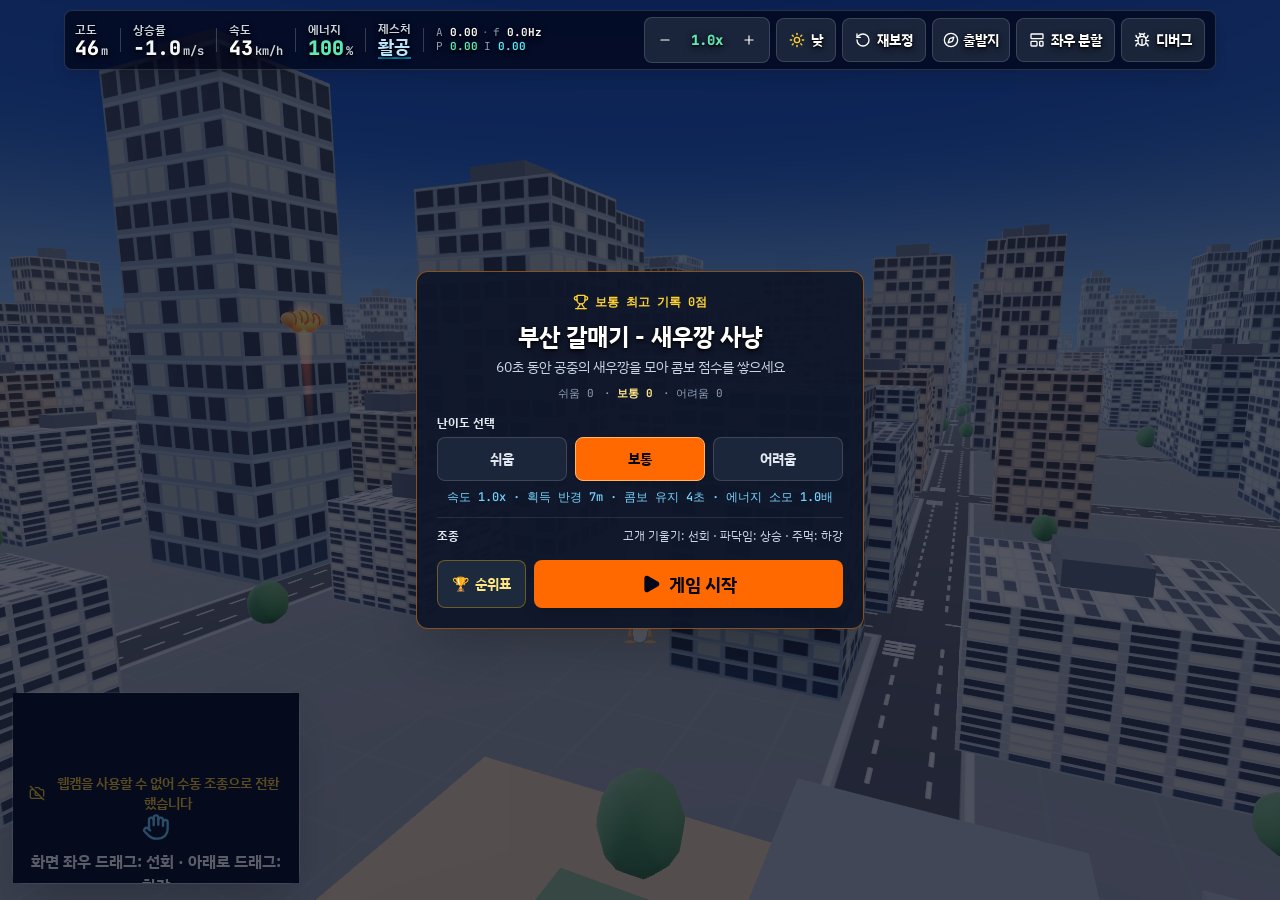
==== commit c0ccf881: "Add files via upload" ====
--- a/index.html
+++ b/index.html
@@ -15,7 +15,7 @@
       href="https://fonts.googleapis.com/css2?family=IBM+Plex+Sans+KR:wght@400;500;600;700&family=JetBrains+Mono:wght@500;700&family=Outfit:wght@600;700;800&display=swap"
       rel="stylesheet"
     />
-    <script type="module" crossorigin src="./assets/index-CeSmESg-.js"></script>
+    <script type="module" crossorigin src="./assets/index-CecOiZuE.js"></script>
     <link rel="stylesheet" crossorigin href="./assets/index--MTAkpr1.css">
   </head>
   <body class="bg-slate-950 text-white antialiased overflow-hidden select-none">
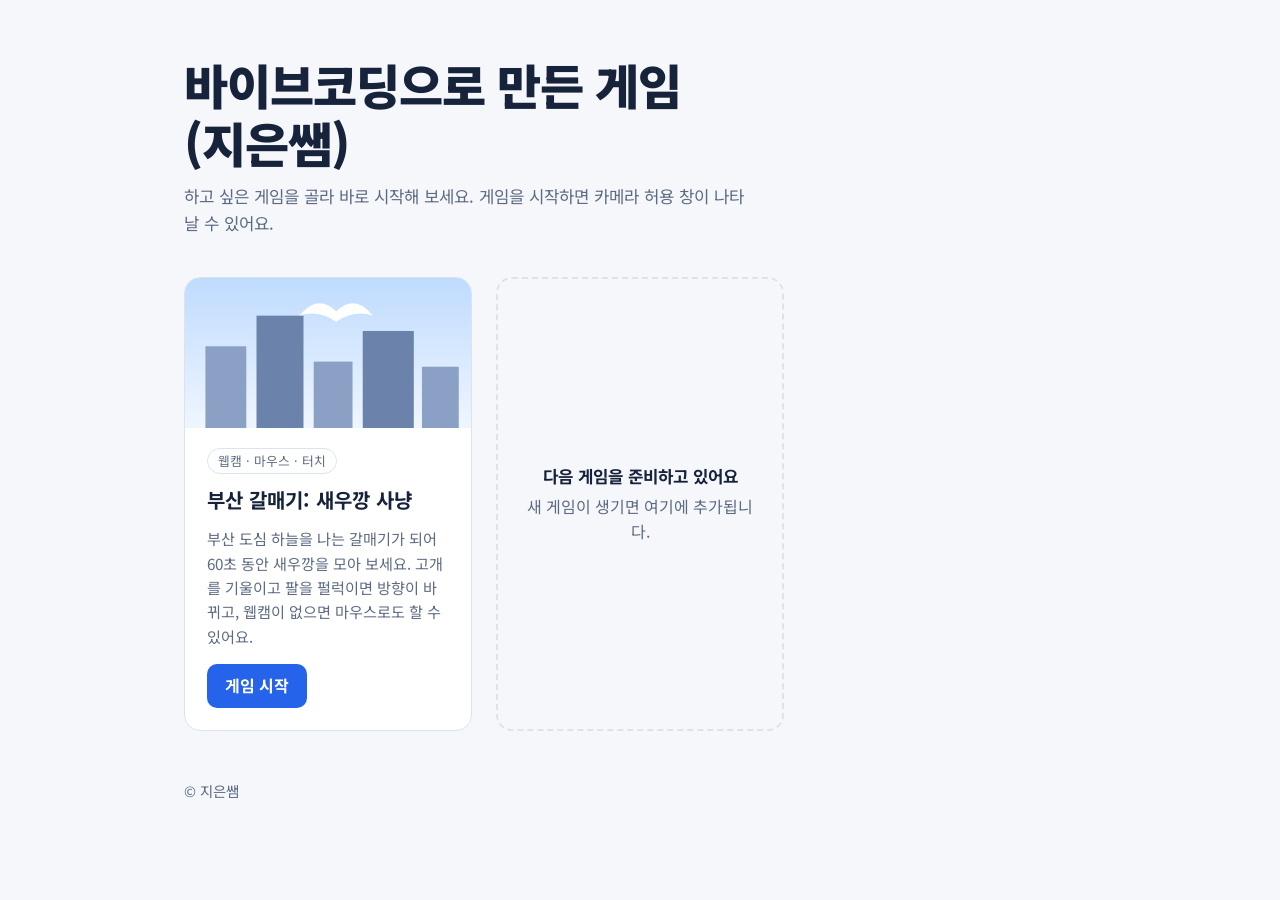
==== commit 1f0ce156: "Add files via upload" ====
--- a/index.html
+++ b/index.html
@@ -1,24 +1,159 @@
 <!doctype html>
 <html lang="ko">
-  <head>
-    <meta charset="UTF-8" />
-    <meta name="viewport" content="width=device-width, initial-scale=1.0, maximum-scale=1.0, user-scalable=no, viewport-fit=cover" />
-    <title>부산 갈매기 — 3D 도시 비행 게임</title>
-    <meta name="description" content="웹캠 얼굴·손 동작으로 도시 상공을 나는 3D 갈매기 비행 게임" />
-    <meta property="og:title" content="부산 갈매기" />
-    <meta property="og:description" content="웹캠 얼굴·손 동작으로 도시 상공을 나는 3D 갈매기 비행 게임" />
-    <meta property="og:type" content="website" />
-    <meta name="twitter:card" content="summary_large_image" />
-    <link rel="preconnect" href="https://fonts.googleapis.com" />
-    <link rel="preconnect" href="https://fonts.gstatic.com" crossorigin />
-    <link
-      href="https://fonts.googleapis.com/css2?family=IBM+Plex+Sans+KR:wght@400;500;600;700&family=JetBrains+Mono:wght@500;700&family=Outfit:wght@600;700;800&display=swap"
-      rel="stylesheet"
-    />
-    <script type="module" crossorigin src="./assets/index-CecOiZuE.js"></script>
-    <link rel="stylesheet" crossorigin href="./assets/index--MTAkpr1.css">
-  </head>
-  <body class="bg-slate-950 text-white antialiased overflow-hidden select-none">
-    <div id="root"></div>
-  </body>
-</html>+<head>
+<meta charset="UTF-8">
+<meta name="viewport" content="width=device-width, initial-scale=1">
+<title>바이브코딩으로 만든 게임 (지은쌤)</title>
+<meta name="description" content="바이브코딩으로 만든 게임 모음. 하고 싶은 게임을 골라 바로 시작해 보세요.">
+<link rel="preconnect" href="https://fonts.googleapis.com">
+<link rel="preconnect" href="https://fonts.gstatic.com" crossorigin>
+<link href="https://fonts.googleapis.com/css2?family=Noto+Sans+KR:wght@400;500;700;900&display=swap" rel="stylesheet">
+<style>
+  :root {
+    --bg: #f5f7fb;
+    --surface: #ffffff;
+    --ink: #16233b;
+    --muted: #5d6b82;
+    --line: #dde3ee;
+    --accent: #2563eb;
+    --accent-ink: #ffffff;
+    --sky-a: #bfdbfe;
+    --sky-b: #eff6ff;
+    --bld: #8aa0c4;
+    --bld-dark: #6b83ab;
+  }
+  @media (prefers-color-scheme: dark) {
+    :root {
+      --bg: #0f1624;
+      --surface: #182236;
+      --ink: #eef2fa;
+      --muted: #9aa8c2;
+      --line: #28344d;
+      --accent: #5b8def;
+      --accent-ink: #0b1220;
+      --sky-a: #27406f;
+      --sky-b: #1b2c4d;
+      --bld: #3d5584;
+      --bld-dark: #314672;
+    }
+  }
+  * { box-sizing: border-box; }
+  html { scroll-padding-top: 16px; }
+  body {
+    margin: 0;
+    background: var(--bg);
+    color: var(--ink);
+    font-family: "Noto Sans KR", "Malgun Gothic", "Apple SD Gothic Neo", sans-serif;
+    line-height: 1.6;
+  }
+  .wrap { max-width: 960px; margin: 0 auto; padding: 56px 24px 72px; }
+  header { margin-bottom: 40px; }
+  h1 {
+    margin: 0 0 12px;
+    font-size: clamp(1.9rem, 5vw, 3rem);
+    font-weight: 900;
+    line-height: 1.2;
+    letter-spacing: -0.02em;
+  }
+  header p { margin: 0; color: var(--muted); font-size: 1.05rem; max-width: 34em; }
+
+  .grid {
+    display: grid;
+    grid-template-columns: repeat(auto-fill, minmax(280px, 1fr));
+    gap: 24px;
+  }
+  .card {
+    display: flex;
+    flex-direction: column;
+    background: var(--surface);
+    border: 1px solid var(--line);
+    border-radius: 16px;
+    overflow: hidden;
+    color: inherit;
+    text-decoration: none;
+  }
+  a.card { transition: border-color .15s, transform .15s; }
+  a.card:hover { border-color: var(--accent); transform: translateY(-3px); }
+  a.card:focus-visible, .btn:focus-visible { outline: 3px solid var(--accent); outline-offset: 3px; }
+
+  .thumb { height: 150px; background: linear-gradient(var(--sky-a), var(--sky-b)); }
+  .thumb svg { display: block; width: 100%; height: 100%; }
+
+  .body { padding: 20px 22px 22px; display: flex; flex-direction: column; gap: 10px; flex: 1; }
+  .body h2 { margin: 0; font-size: 1.25rem; font-weight: 700; }
+  .body p { margin: 0; color: var(--muted); font-size: .95rem; flex: 1; }
+  .tag {
+    align-self: flex-start;
+    font-size: .8rem;
+    color: var(--muted);
+    border: 1px solid var(--line);
+    border-radius: 999px;
+    padding: 2px 10px;
+  }
+  .btn {
+    margin-top: 6px;
+    align-self: flex-start;
+    background: var(--accent);
+    color: var(--accent-ink);
+    font-weight: 700;
+    border-radius: 10px;
+    padding: 9px 18px;
+  }
+
+  .soon {
+    border: 2px dashed var(--line);
+    background: transparent;
+    align-items: center;
+    justify-content: center;
+    text-align: center;
+    min-height: 300px;
+    padding: 24px;
+    color: var(--muted);
+  }
+  .soon strong { display: block; color: var(--ink); font-size: 1.05rem; margin-bottom: 4px; }
+
+  footer { margin-top: 48px; color: var(--muted); font-size: .9rem; }
+  @media (prefers-reduced-motion: reduce) { a.card { transition: none; } a.card:hover { transform: none; } }
+</style>
+</head>
+<body>
+<div class="wrap">
+  <header>
+    <h1>바이브코딩으로 만든 게임<br>(지은쌤)</h1>
+    <p>하고 싶은 게임을 골라 바로 시작해 보세요. 게임을 시작하면 카메라 허용 창이 나타날 수 있어요.</p>
+  </header>
+
+  <main class="grid">
+    <!-- 게임 카드: 새 게임이 생기면 아래 a.card 블록을 복사해서 붙여넣고
+         href(폴더 이름), 제목, 설명만 바꾸세요. -->
+    <a class="card" href="./galmaegi/">
+      <div class="thumb" aria-hidden="true">
+        <svg viewBox="0 0 280 150" preserveAspectRatio="xMidYMax slice">
+          <rect x="20" y="70" width="40" height="80" fill="var(--bld)"/>
+          <rect x="70" y="40" width="46" height="110" fill="var(--bld-dark)"/>
+          <rect x="126" y="85" width="38" height="65" fill="var(--bld)"/>
+          <rect x="174" y="55" width="50" height="95" fill="var(--bld-dark)"/>
+          <rect x="232" y="90" width="36" height="60" fill="var(--bld)"/>
+          <path d="M112 40 q18 -22 36 -4 q18 -18 36 4 q-18 -6 -36 6 q-18 -12 -36 -6z" fill="#fff"/>
+        </svg>
+      </div>
+      <div class="body">
+        <span class="tag">웹캠 · 마우스 · 터치</span>
+        <h2>부산 갈매기: 새우깡 사냥</h2>
+        <p>부산 도심 하늘을 나는 갈매기가 되어 60초 동안 새우깡을 모아 보세요. 고개를 기울이고 팔을 펄럭이면 방향이 바뀌고, 웹캠이 없으면 마우스로도 할 수 있어요.</p>
+        <span class="btn">게임 시작</span>
+      </div>
+    </a>
+
+    <div class="card soon">
+      <div>
+        <strong>다음 게임을 준비하고 있어요</strong>
+        새 게임이 생기면 여기에 추가됩니다.
+      </div>
+    </div>
+  </main>
+
+  <footer>© 지은쌤</footer>
+</div>
+</body>
+</html>
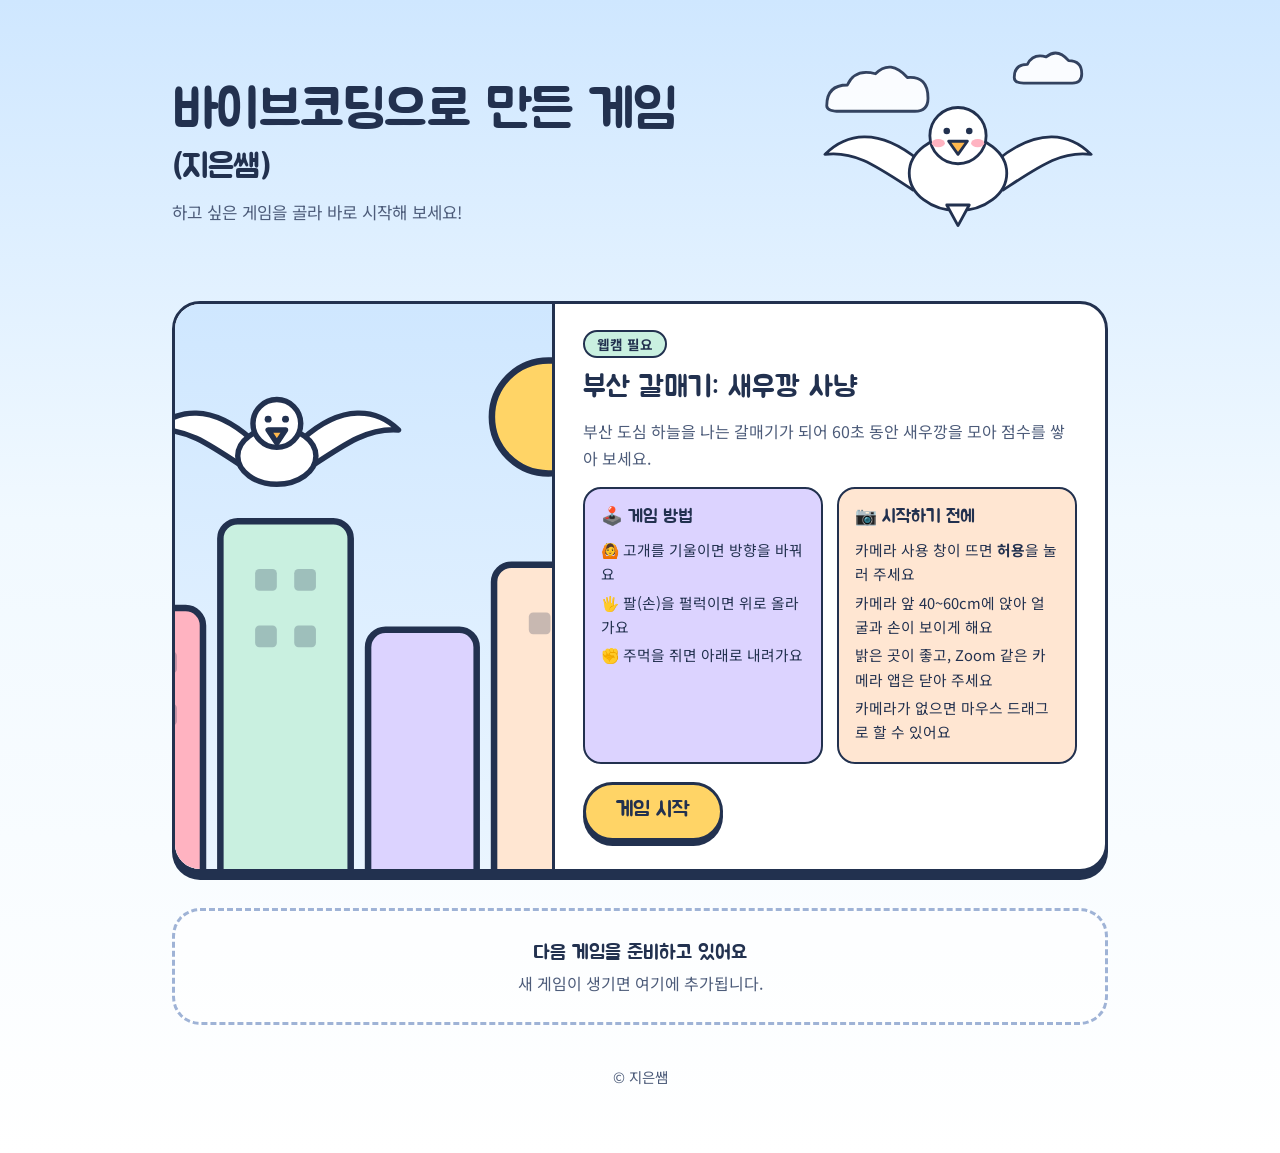
==== commit 1a80af57: "Add files via upload" ====
--- a/index.html
+++ b/index.html
@@ -7,149 +7,208 @@
 <meta name="description" content="바이브코딩으로 만든 게임 모음. 하고 싶은 게임을 골라 바로 시작해 보세요.">
 <link rel="preconnect" href="https://fonts.googleapis.com">
 <link rel="preconnect" href="https://fonts.gstatic.com" crossorigin>
-<link href="https://fonts.googleapis.com/css2?family=Noto+Sans+KR:wght@400;500;700;900&display=swap" rel="stylesheet">
+<link href="https://fonts.googleapis.com/css2?family=Jua&family=Noto+Sans+KR:wght@400;500;700&display=swap" rel="stylesheet">
 <style>
   :root {
-    --bg: #f5f7fb;
-    --surface: #ffffff;
-    --ink: #16233b;
-    --muted: #5d6b82;
-    --line: #dde3ee;
-    --accent: #2563eb;
-    --accent-ink: #ffffff;
-    --sky-a: #bfdbfe;
-    --sky-b: #eff6ff;
-    --bld: #8aa0c4;
-    --bld-dark: #6b83ab;
-  }
-  @media (prefers-color-scheme: dark) {
-    :root {
-      --bg: #0f1624;
-      --surface: #182236;
-      --ink: #eef2fa;
-      --muted: #9aa8c2;
-      --line: #28344d;
-      --accent: #5b8def;
-      --accent-ink: #0b1220;
-      --sky-a: #27406f;
-      --sky-b: #1b2c4d;
-      --bld: #3d5584;
-      --bld-dark: #314672;
-    }
+    --ink: #22314f;
+    --sky: #cfe7ff;
+    --sky-soft: #f1f9ff;
+    --sun: #ffd466;
+    --pink: #ffb3c1;
+    --mint: #c9f0e0;
+    --peach: #ffe6d2;
+    --lilac: #dcd3ff;
+    --muted: #4d5c7a;
   }
   * { box-sizing: border-box; }
-  html { scroll-padding-top: 16px; }
   body {
     margin: 0;
-    background: var(--bg);
     color: var(--ink);
     font-family: "Noto Sans KR", "Malgun Gothic", "Apple SD Gothic Neo", sans-serif;
-    line-height: 1.6;
-  }
-  .wrap { max-width: 960px; margin: 0 auto; padding: 56px 24px 72px; }
-  header { margin-bottom: 40px; }
-  h1 {
-    margin: 0 0 12px;
-    font-size: clamp(1.9rem, 5vw, 3rem);
-    font-weight: 900;
-    line-height: 1.2;
-    letter-spacing: -0.02em;
-  }
-  header p { margin: 0; color: var(--muted); font-size: 1.05rem; max-width: 34em; }
-
-  .grid {
+    line-height: 1.65;
+    background: linear-gradient(180deg, var(--sky) 0%, var(--sky-soft) 520px, #fff 100%) no-repeat;
+    min-height: 100vh;
+  }
+  .wrap { max-width: 980px; margin: 0 auto; padding: 40px 22px 64px; }
+  h1, h2, h3, .btn { font-family: "Jua", "Noto Sans KR", sans-serif; font-weight: 400; }
+
+  /* 상단 소개 */
+  .hero { display: flex; align-items: center; justify-content: space-between; gap: 24px; margin-bottom: 36px; }
+  .hero h1 { margin: 0 0 12px; font-size: clamp(2.1rem, 6vw, 3.4rem); line-height: 1.2; letter-spacing: -0.01em; }
+  .hero h1 small { display: block; font-size: .6em; margin-top: 4px; }
+  .hero p { margin: 0; max-width: 24em; color: var(--muted); font-size: 1.05rem; }
+  .hero-art { flex: 0 0 auto; width: min(300px, 38vw); }
+  .hero-art svg { display: block; width: 100%; height: auto; overflow: visible; }
+  .bird { animation: float 4s ease-in-out infinite; transform-origin: 50% 50%; }
+  @keyframes float { 50% { transform: translateY(-10px); } }
+
+  /* 게임 카드 */
+  .card {
     display: grid;
-    grid-template-columns: repeat(auto-fill, minmax(280px, 1fr));
-    gap: 24px;
-  }
-  .card {
-    display: flex;
-    flex-direction: column;
-    background: var(--surface);
-    border: 1px solid var(--line);
-    border-radius: 16px;
+    grid-template-columns: 0.9fr 1.3fr;
+    background: #fff;
+    border: 3px solid var(--ink);
+    border-radius: 28px;
+    box-shadow: 0 8px 0 var(--ink);
     overflow: hidden;
-    color: inherit;
-    text-decoration: none;
-  }
-  a.card { transition: border-color .15s, transform .15s; }
-  a.card:hover { border-color: var(--accent); transform: translateY(-3px); }
-  a.card:focus-visible, .btn:focus-visible { outline: 3px solid var(--accent); outline-offset: 3px; }
-
-  .thumb { height: 150px; background: linear-gradient(var(--sky-a), var(--sky-b)); }
+    margin-bottom: 36px;
+  }
+  .thumb { background: linear-gradient(var(--sky), #eaf5ff); border-right: 3px solid var(--ink); min-height: 260px; }
   .thumb svg { display: block; width: 100%; height: 100%; }
-
-  .body { padding: 20px 22px 22px; display: flex; flex-direction: column; gap: 10px; flex: 1; }
-  .body h2 { margin: 0; font-size: 1.25rem; font-weight: 700; }
-  .body p { margin: 0; color: var(--muted); font-size: .95rem; flex: 1; }
+  .body { padding: 26px 28px 28px; display: flex; flex-direction: column; gap: 12px; }
   .tag {
     align-self: flex-start;
-    font-size: .8rem;
+    background: var(--mint);
+    border: 2px solid var(--ink);
+    border-radius: 999px;
+    padding: 1px 12px;
+    font-size: .85rem;
+    font-weight: 700;
+  }
+  .body h2 { margin: 0; font-size: 1.8rem; line-height: 1.25; }
+  .body > p { margin: 0; color: var(--muted); }
+
+  .tips { display: grid; grid-template-columns: 1fr 1fr; gap: 14px; margin: 4px 0 6px; }
+  .tip { border-radius: 18px; padding: 14px 16px; border: 2px solid var(--ink); }
+  .tip.how { background: var(--lilac); }
+  .tip.check { background: var(--peach); }
+  .tip h3 { margin: 0 0 6px; font-size: 1.1rem; }
+  .tip ul { margin: 0; padding-left: 0; list-style: none; font-size: .92rem; }
+  .tip li { margin: 4px 0; }
+
+  .btn {
+    align-self: flex-start;
+    display: inline-block;
+    background: var(--sun);
+    color: var(--ink);
+    text-decoration: none;
+    font-size: 1.3rem;
+    padding: 8px 30px 10px;
+    border: 3px solid var(--ink);
+    border-radius: 999px;
+    box-shadow: 0 5px 0 var(--ink);
+    transition: transform .12s, box-shadow .12s;
+  }
+  .btn:hover { transform: translateY(3px); box-shadow: 0 2px 0 var(--ink); }
+  .btn:focus-visible { outline: 3px solid #3b82f6; outline-offset: 4px; }
+
+  /* 준비 중 카드 */
+  .soon {
+    border: 3px dashed #9fb3d6;
+    border-radius: 28px;
+    padding: 26px;
+    text-align: center;
     color: var(--muted);
-    border: 1px solid var(--line);
-    border-radius: 999px;
-    padding: 2px 10px;
-  }
-  .btn {
-    margin-top: 6px;
-    align-self: flex-start;
-    background: var(--accent);
-    color: var(--accent-ink);
-    font-weight: 700;
-    border-radius: 10px;
-    padding: 9px 18px;
-  }
-
-  .soon {
-    border: 2px dashed var(--line);
-    background: transparent;
-    align-items: center;
-    justify-content: center;
-    text-align: center;
-    min-height: 300px;
-    padding: 24px;
-    color: var(--muted);
-  }
-  .soon strong { display: block; color: var(--ink); font-size: 1.05rem; margin-bottom: 4px; }
-
-  footer { margin-top: 48px; color: var(--muted); font-size: .9rem; }
-  @media (prefers-reduced-motion: reduce) { a.card { transition: none; } a.card:hover { transform: none; } }
+    background: rgba(255,255,255,.6);
+  }
+  .soon strong { display: block; font-family: "Jua", sans-serif; font-weight: 400; font-size: 1.25rem; color: var(--ink); }
+
+  footer { margin-top: 40px; text-align: center; color: var(--muted); font-size: .9rem; }
+
+  @media (max-width: 760px) {
+    .hero { flex-direction: column-reverse; align-items: flex-start; }
+    .hero-art { width: 200px; }
+    .card { grid-template-columns: 1fr; }
+    .thumb { border-right: 0; border-bottom: 3px solid var(--ink); min-height: 190px; }
+    .tips { grid-template-columns: 1fr; }
+  }
+  @media (prefers-reduced-motion: reduce) { .bird { animation: none; } .btn { transition: none; } }
 </style>
 </head>
 <body>
 <div class="wrap">
-  <header>
-    <h1>바이브코딩으로 만든 게임<br>(지은쌤)</h1>
-    <p>하고 싶은 게임을 골라 바로 시작해 보세요. 게임을 시작하면 카메라 허용 창이 나타날 수 있어요.</p>
+
+  <header class="hero">
+    <div>
+      <h1>바이브코딩으로 만든 게임<small>(지은쌤)</small></h1>
+      <p>하고 싶은 게임을 골라 바로 시작해 보세요!</p>
+    </div>
+    <div class="hero-art" aria-hidden="true">
+      <svg viewBox="0 0 320 240">
+        <g fill="#fff" stroke="#22314f" stroke-width="3" stroke-linejoin="round">
+          <path d="M20 70q0-22 22-22q8-18 30-12q16-16 34 4q22-2 22 22q0 14-14 14H34q-14 0-14-6z" fill="#fff" opacity=".9"/>
+          <path d="M220 40q0-14 14-14q6-12 20-8q12-10 24 4q14 0 14 14q0 10-10 10h-52q-10 0-10-6z" opacity=".9"/>
+        </g>
+        <g class="bird" stroke="#22314f" stroke-width="3" stroke-linejoin="round" stroke-linecap="round">
+          <path d="M118 128C74 92 40 100 18 122c32-4 54 12 94 38z" fill="#fff"/>
+          <path d="M202 128c44-36 78-28 100-6c-32-4-54 12-94 38z" fill="#fff"/>
+          <ellipse cx="160" cy="142" rx="52" ry="40" fill="#fff"/>
+          <path d="M148 176l12 22l12-22z" fill="#fff"/>
+          <circle cx="160" cy="102" r="30" fill="#fff"/>
+          <path d="M150 108h20l-10 14z" fill="#ffb84d"/>
+          <circle cx="148" cy="97" r="3.5" fill="#22314f" stroke="none"/>
+          <circle cx="172" cy="97" r="3.5" fill="#22314f" stroke="none"/>
+          <ellipse cx="139" cy="110" rx="7" ry="4.5" fill="#ffb3c1" stroke="none"/>
+          <ellipse cx="181" cy="110" rx="7" ry="4.5" fill="#ffb3c1" stroke="none"/>
+        </g>
+      </svg>
+    </div>
   </header>
 
-  <main class="grid">
-    <!-- 게임 카드: 새 게임이 생기면 아래 a.card 블록을 복사해서 붙여넣고
+  <main>
+    <!-- 새 게임을 추가할 때: 아래 <article class="card"> 전체를 복사해서 붙여넣고
          href(폴더 이름), 제목, 설명만 바꾸세요. -->
-    <a class="card" href="./galmaegi/">
+    <article class="card">
       <div class="thumb" aria-hidden="true">
-        <svg viewBox="0 0 280 150" preserveAspectRatio="xMidYMax slice">
-          <rect x="20" y="70" width="40" height="80" fill="var(--bld)"/>
-          <rect x="70" y="40" width="46" height="110" fill="var(--bld-dark)"/>
-          <rect x="126" y="85" width="38" height="65" fill="var(--bld)"/>
-          <rect x="174" y="55" width="50" height="95" fill="var(--bld-dark)"/>
-          <rect x="232" y="90" width="36" height="60" fill="var(--bld)"/>
-          <path d="M112 40 q18 -22 36 -4 q18 -18 36 4 q-18 -6 -36 6 q-18 -12 -36 -6z" fill="#fff"/>
+        <svg viewBox="0 0 280 260" preserveAspectRatio="xMidYMax slice">
+          <circle cx="225" cy="52" r="26" fill="#ffd466" stroke="#22314f" stroke-width="3"/>
+          <g stroke="#22314f" stroke-width="3" stroke-linejoin="round">
+            <rect x="14" y="140" width="52" height="130" rx="8" fill="#ffb3c1"/>
+            <rect x="74" y="100" width="60" height="170" rx="8" fill="#c9f0e0"/>
+            <rect x="142" y="150" width="50" height="120" rx="8" fill="#dcd3ff"/>
+            <rect x="200" y="120" width="62" height="150" rx="8" fill="#ffe6d2"/>
+          </g>
+          <g fill="#22314f" opacity=".25">
+            <rect x="28" y="160" width="10" height="10" rx="2"/><rect x="44" y="160" width="10" height="10" rx="2"/>
+            <rect x="28" y="184" width="10" height="10" rx="2"/><rect x="44" y="184" width="10" height="10" rx="2"/>
+            <rect x="90" y="122" width="10" height="10" rx="2"/><rect x="108" y="122" width="10" height="10" rx="2"/>
+            <rect x="90" y="148" width="10" height="10" rx="2"/><rect x="108" y="148" width="10" height="10" rx="2"/>
+            <rect x="216" y="142" width="10" height="10" rx="2"/><rect x="236" y="142" width="10" height="10" rx="2"/>
+          </g>
+          <g stroke="#22314f" stroke-width="2.5" stroke-linejoin="round" stroke-linecap="round">
+            <path d="M88 62c-18-16-34-14-44-4c14-1 24 6 42 18z" fill="#fff"/>
+            <path d="M112 62c18-16 34-14 44-4c-14-1-24 6-42 18z" fill="#fff"/>
+            <ellipse cx="100" cy="70" rx="18" ry="13" fill="#fff"/>
+            <circle cx="100" cy="55" r="11" fill="#fff"/>
+            <path d="M96 58h8l-4 6z" fill="#ffb84d"/>
+            <circle cx="96" cy="53" r="1.6" fill="#22314f" stroke="none"/>
+            <circle cx="104" cy="53" r="1.6" fill="#22314f" stroke="none"/>
+          </g>
         </svg>
       </div>
+
       <div class="body">
-        <span class="tag">웹캠 · 마우스 · 터치</span>
+        <span class="tag">웹캠 필요</span>
         <h2>부산 갈매기: 새우깡 사냥</h2>
-        <p>부산 도심 하늘을 나는 갈매기가 되어 60초 동안 새우깡을 모아 보세요. 고개를 기울이고 팔을 펄럭이면 방향이 바뀌고, 웹캠이 없으면 마우스로도 할 수 있어요.</p>
-        <span class="btn">게임 시작</span>
+        <p>부산 도심 하늘을 나는 갈매기가 되어 60초 동안 새우깡을 모아 점수를 쌓아 보세요.</p>
+
+        <div class="tips">
+          <div class="tip how">
+            <h3>🕹️ 게임 방법</h3>
+            <ul>
+              <li>🙆 고개를 기울이면 방향을 바꿔요</li>
+              <li>🖐️ 팔(손)을 펄럭이면 위로 올라가요</li>
+              <li>✊ 주먹을 쥐면 아래로 내려가요</li>
+            </ul>
+          </div>
+          <div class="tip check">
+            <h3>📷 시작하기 전에</h3>
+            <ul>
+              <li>카메라 사용 창이 뜨면 <strong>허용</strong>을 눌러 주세요</li>
+              <li>카메라 앞 40~60cm에 앉아 얼굴과 손이 보이게 해요</li>
+              <li>밝은 곳이 좋고, Zoom 같은 카메라 앱은 닫아 주세요</li>
+              <li>카메라가 없으면 마우스 드래그로 할 수 있어요</li>
+            </ul>
+          </div>
+        </div>
+
+        <a class="btn" href="./galmaegi/">게임 시작</a>
       </div>
-    </a>
-
-    <div class="card soon">
-      <div>
-        <strong>다음 게임을 준비하고 있어요</strong>
-        새 게임이 생기면 여기에 추가됩니다.
-      </div>
+    </article>
+
+    <div class="soon">
+      <strong>다음 게임을 준비하고 있어요</strong>
+      새 게임이 생기면 여기에 추가됩니다.
     </div>
   </main>
 
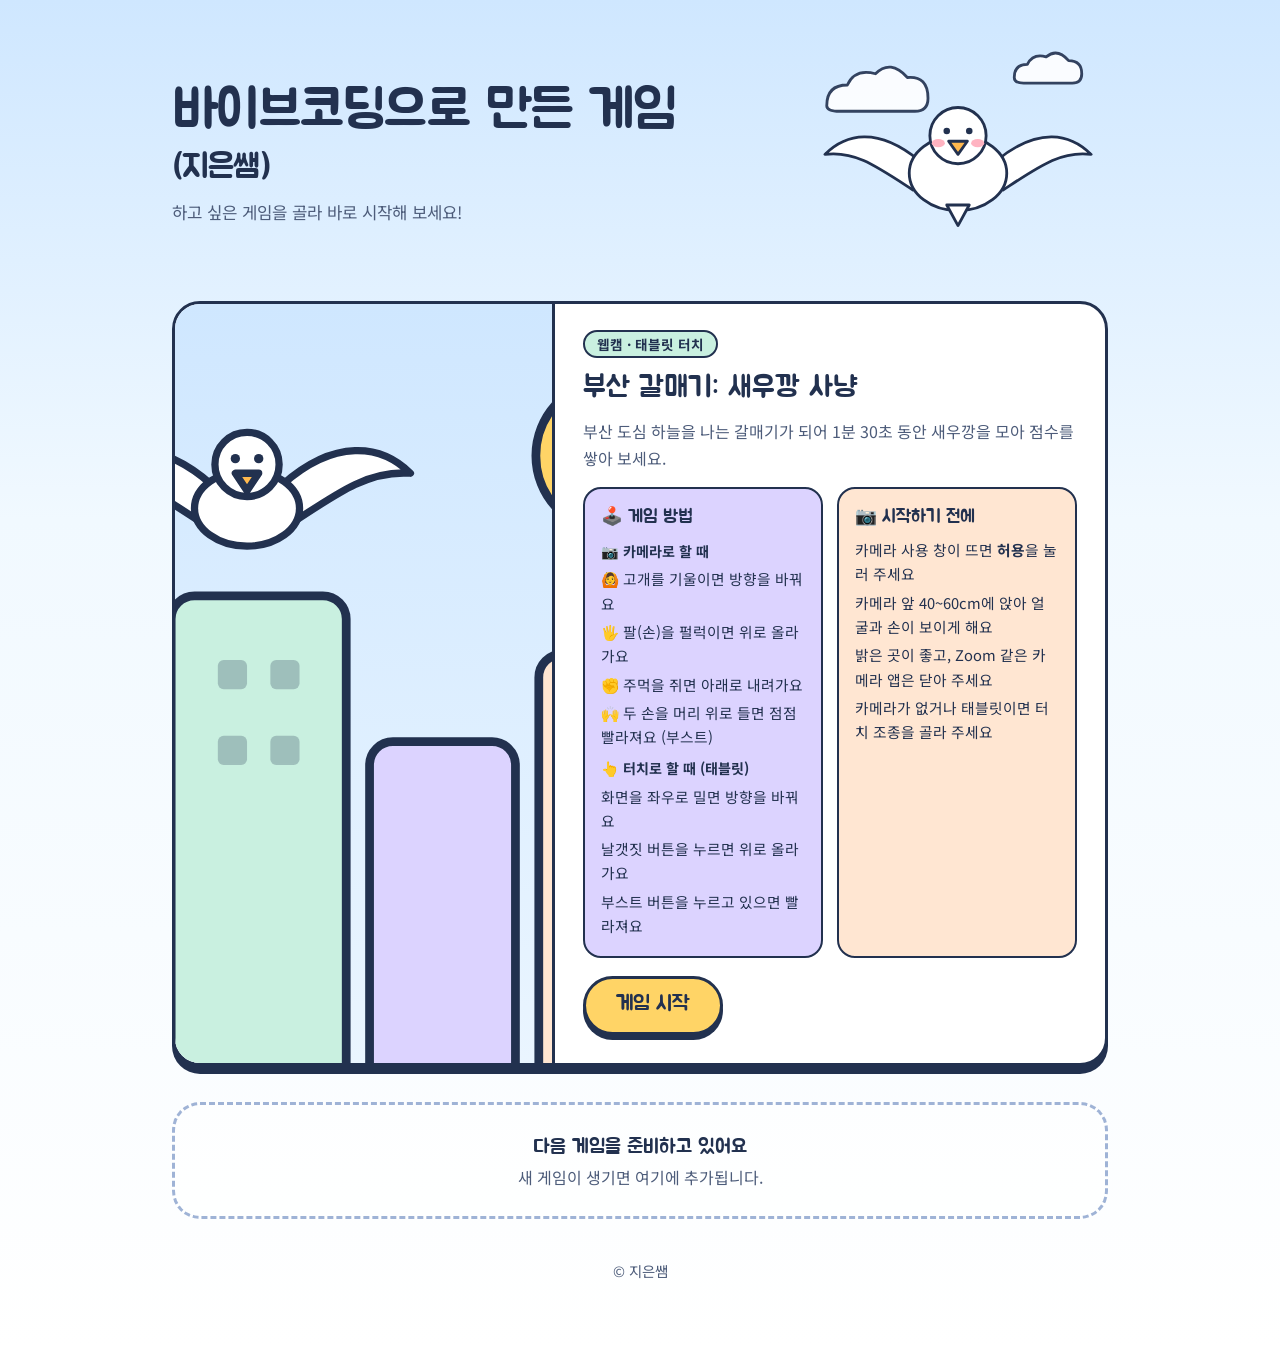
==== commit e3a9195f: "Add files via upload" ====
--- a/index.html
+++ b/index.html
@@ -73,6 +73,7 @@
   .tip.how { background: var(--lilac); }
   .tip.check { background: var(--peach); }
   .tip h3 { margin: 0 0 6px; font-size: 1.1rem; }
+  .tip .mode { margin: 8px 0 2px; font-size: .88rem; font-weight: 700; }
   .tip ul { margin: 0; padding-left: 0; list-style: none; font-size: .92rem; }
   .tip li { margin: 4px 0; }
 
@@ -178,17 +179,25 @@
       </div>
 
       <div class="body">
-        <span class="tag">웹캠 필요</span>
+        <span class="tag">웹캠 · 태블릿 터치</span>
         <h2>부산 갈매기: 새우깡 사냥</h2>
-        <p>부산 도심 하늘을 나는 갈매기가 되어 60초 동안 새우깡을 모아 점수를 쌓아 보세요.</p>
+        <p>부산 도심 하늘을 나는 갈매기가 되어 1분 30초 동안 새우깡을 모아 점수를 쌓아 보세요.</p>
 
         <div class="tips">
           <div class="tip how">
             <h3>🕹️ 게임 방법</h3>
+            <p class="mode">📷 카메라로 할 때</p>
             <ul>
               <li>🙆 고개를 기울이면 방향을 바꿔요</li>
               <li>🖐️ 팔(손)을 펄럭이면 위로 올라가요</li>
               <li>✊ 주먹을 쥐면 아래로 내려가요</li>
+              <li>🙌 두 손을 머리 위로 들면 점점 빨라져요 (부스트)</li>
+            </ul>
+            <p class="mode">👆 터치로 할 때 (태블릿)</p>
+            <ul>
+              <li>화면을 좌우로 밀면 방향을 바꿔요</li>
+              <li>날갯짓 버튼을 누르면 위로 올라가요</li>
+              <li>부스트 버튼을 누르고 있으면 빨라져요</li>
             </ul>
           </div>
           <div class="tip check">
@@ -197,12 +206,12 @@
               <li>카메라 사용 창이 뜨면 <strong>허용</strong>을 눌러 주세요</li>
               <li>카메라 앞 40~60cm에 앉아 얼굴과 손이 보이게 해요</li>
               <li>밝은 곳이 좋고, Zoom 같은 카메라 앱은 닫아 주세요</li>
-              <li>카메라가 없으면 마우스 드래그로 할 수 있어요</li>
+              <li>카메라가 없거나 태블릿이면 터치 조종을 골라 주세요</li>
             </ul>
           </div>
         </div>
 
-        <a class="btn" href="./galmaegi/">게임 시작</a>
+        <a class="btn" href="./galmaegi/" data-goatcounter-click="play-galmaegi" data-goatcounter-title="부산 갈매기 게임 시작">게임 시작</a>
       </div>
     </article>
 
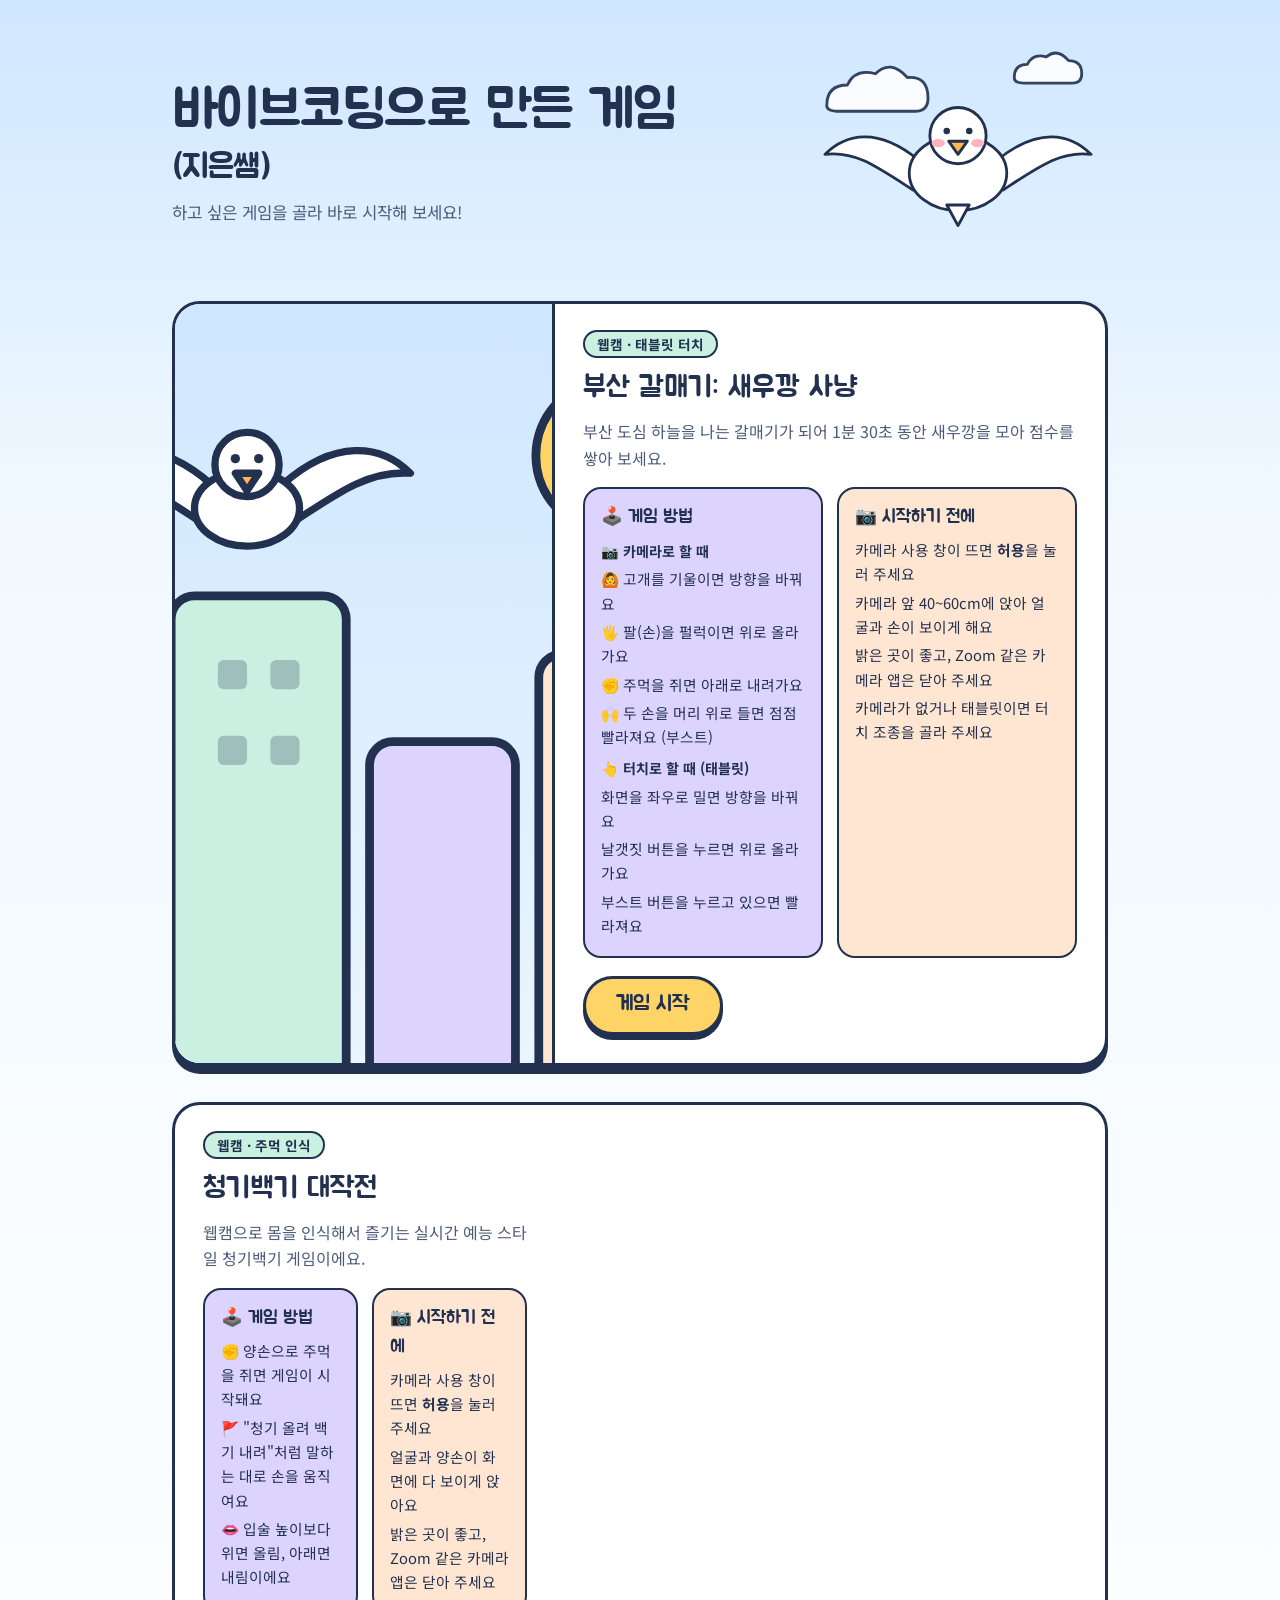
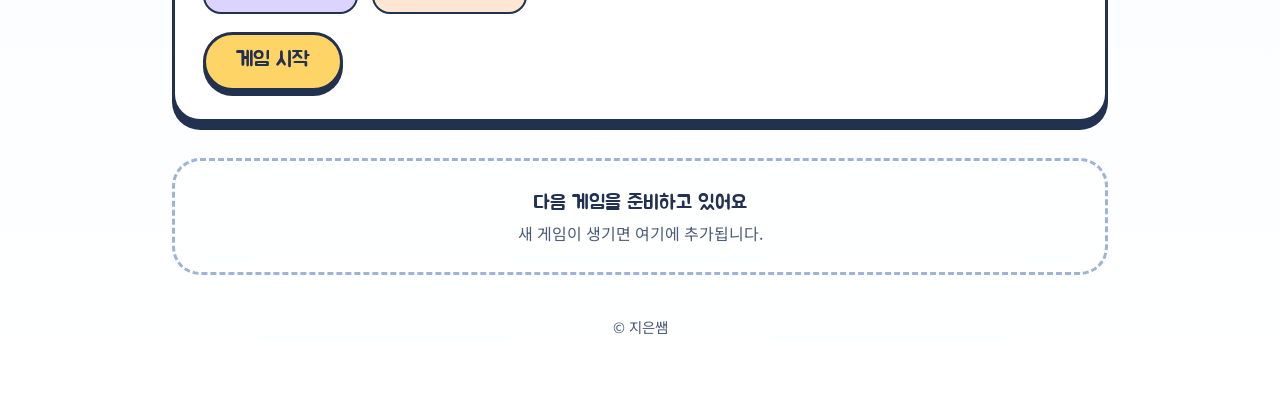
==== commit 5214270e: "Update index.html" ====
--- a/index.html
+++ b/index.html
@@ -214,7 +214,34 @@
         <a class="btn" href="./galmaegi/" data-goatcounter-click="play-galmaegi" data-goatcounter-title="부산 갈매기 게임 시작">게임 시작</a>
       </div>
     </article>
-
+    <article class="card">
+      <div class="body">
+        <span class="tag">웹캠 · 주먹 인식</span>
+        <h2>청기백기 대작전</h2>
+        <p>웹캠으로 몸을 인식해서 즐기는 실시간 예능 스타일 청기백기 게임이에요.</p>
+
+        <div class="tips">
+          <div class="tip how">
+            <h3>🕹️ 게임 방법</h3>
+            <ul>
+              <li>✊ 양손으로 주먹을 쥐면 게임이 시작돼요</li>
+              <li>🚩 "청기 올려 백기 내려"처럼 말하는 대로 손을 움직여요</li>
+              <li>👄 입술 높이보다 위면 올림, 아래면 내림이에요</li>
+            </ul>
+          </div>
+          <div class="tip check">
+            <h3>📷 시작하기 전에</h3>
+            <ul>
+              <li>카메라 사용 창이 뜨면 <strong>허용</strong>을 눌러 주세요</li>
+              <li>얼굴과 양손이 화면에 다 보이게 앉아요</li>
+              <li>밝은 곳이 좋고, Zoom 같은 카메라 앱은 닫아 주세요</li>
+            </ul>
+          </div>
+        </div>
+
+        <a class="btn" href="./4/" data-goatcounter-click="play-cheonggi" data-goatcounter-title="청기백기 대작전 게임 시작">게임 시작</a>
+      </div>
+    </article>
     <div class="soon">
       <strong>다음 게임을 준비하고 있어요</strong>
       새 게임이 생기면 여기에 추가됩니다.
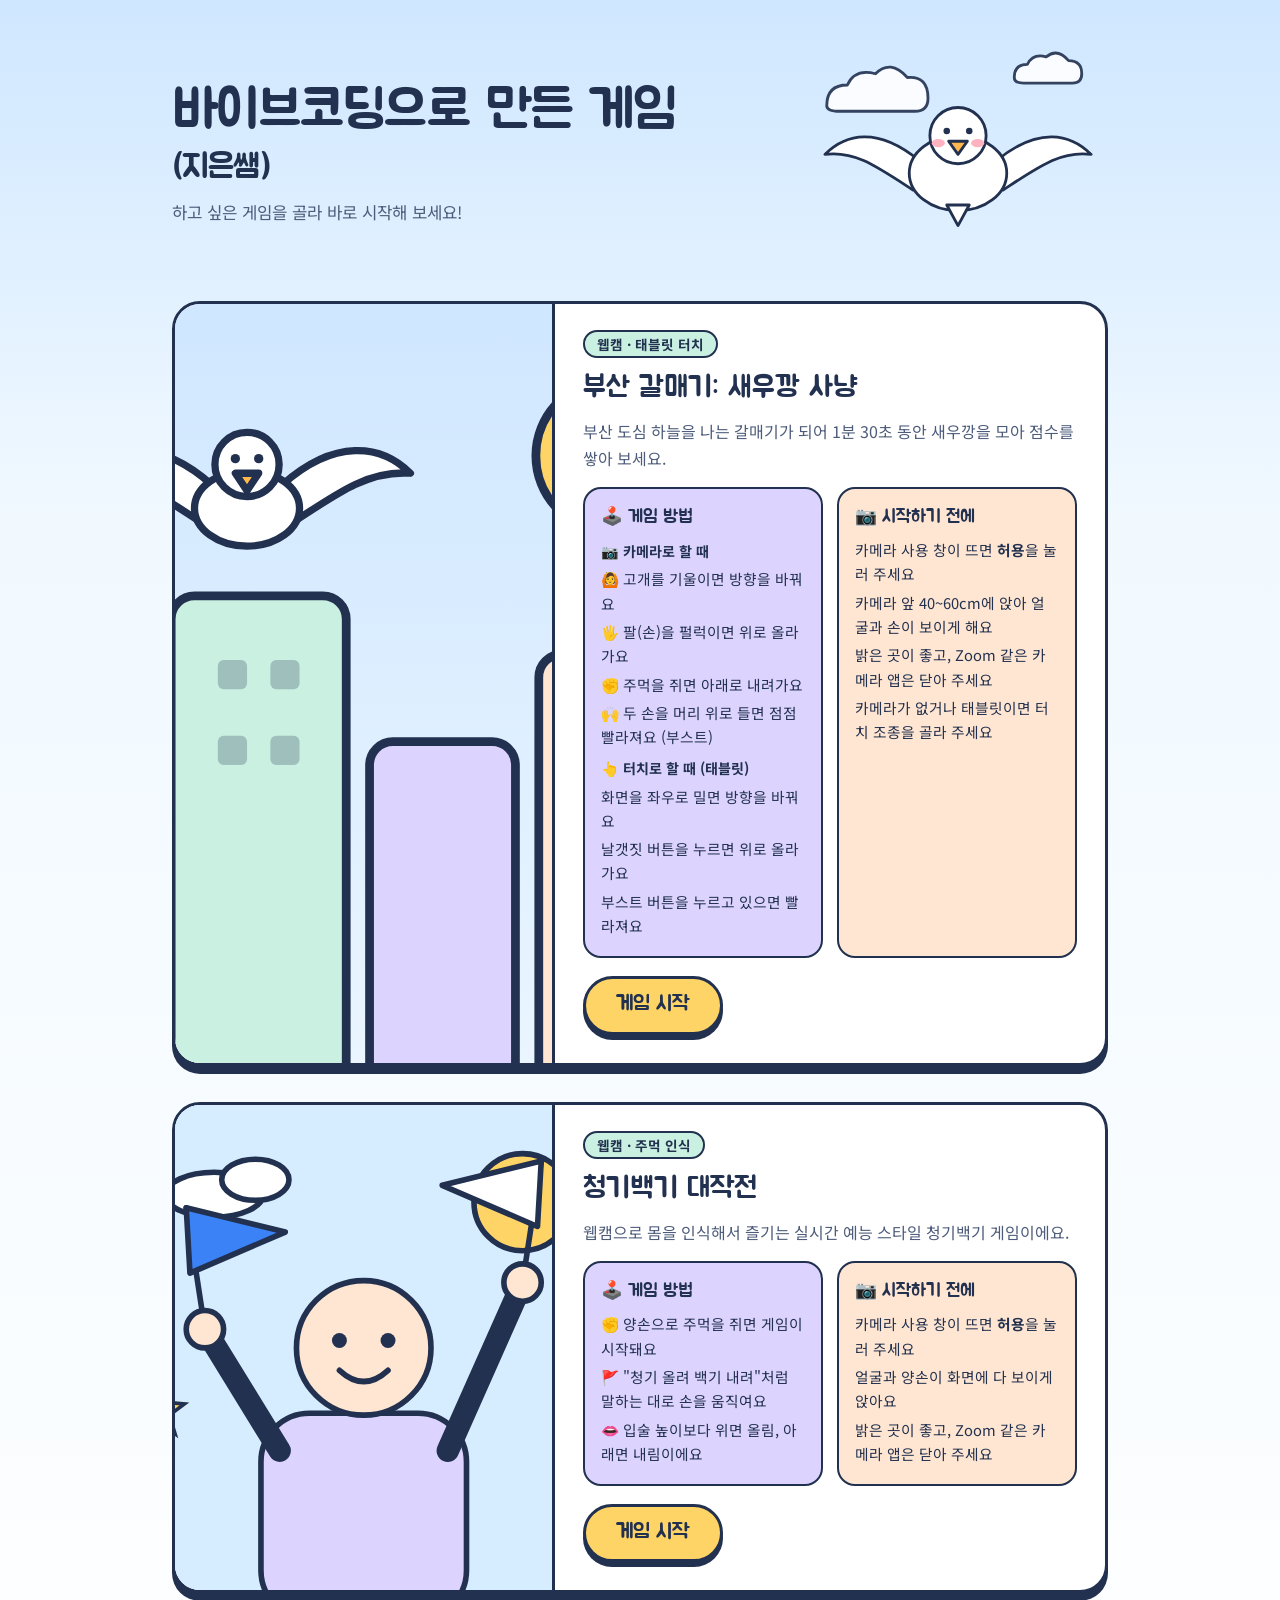
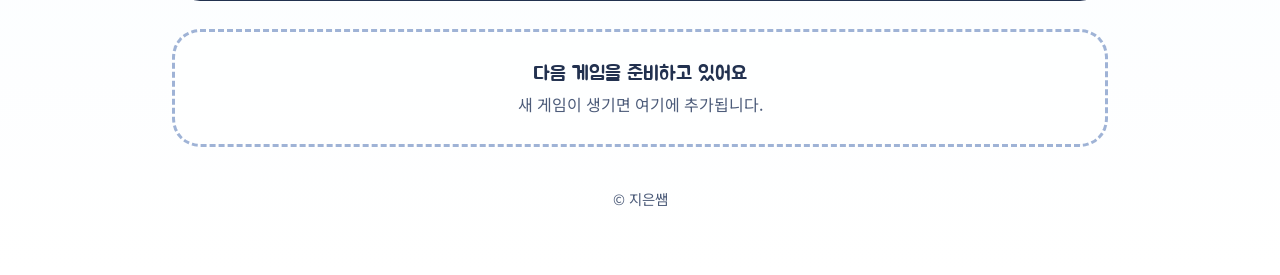
==== commit 2c8da50c: "Update index.html" ====
--- a/index.html
+++ b/index.html
@@ -215,6 +215,34 @@
       </div>
     </article>
     <article class="card">
+           <div class="thumb" aria-hidden="true">
+        <svg viewBox="0 0 280 260" preserveAspectRatio="xMidYMax slice">
+          <rect width="280" height="260" fill="#d6ecff"/>
+          <circle cx="225" cy="52" r="26" fill="#ffd466" stroke="#22314f" stroke-width="3"/>
+          <g fill="#ffffff" stroke="#22314f" stroke-width="3" stroke-linejoin="round">
+            <ellipse cx="60" cy="48" rx="26" ry="12"/>
+            <ellipse cx="82" cy="40" rx="18" ry="11"/>
+          </g>
+          <g stroke="#22314f" stroke-width="3" stroke-linejoin="round" stroke-linecap="round">
+            <rect x="85" y="165" width="110" height="110" rx="26" fill="#dcd3ff"/>
+            <path d="M95 185 L55 120" fill="none" stroke-width="12"/>
+            <path d="M185 185 L225 95" fill="none" stroke-width="12"/>
+            <line x1="55" y1="120" x2="45" y2="55"/>
+            <path d="M45 55 L98 68 L47 90 Z" fill="#3b82f6"/>
+            <line x1="225" y1="95" x2="235" y2="30"/>
+            <path d="M235 30 L182 43 L233 65 Z" fill="#ffffff"/>
+            <circle cx="140" cy="130" r="36" fill="#ffe6d2"/>
+          </g>
+          <circle cx="127" cy="126" r="4" fill="#22314f"/>
+          <circle cx="153" cy="126" r="4" fill="#22314f"/>
+          <path d="M127 142 Q140 154 153 142" fill="none" stroke="#22314f" stroke-width="3" stroke-linecap="round"/>
+          <g fill="#ffe6d2" stroke="#22314f" stroke-width="3">
+            <circle cx="55" cy="120" r="10"/>
+            <circle cx="225" cy="95" r="10"/>
+          </g>
+          <path d="M30 150 l4 9 10 1 -8 6 3 10 -9 -6 -9 6 3 -10 -8 -6 10 -1z" fill="#ffd466" stroke="#22314f" stroke-width="2"/>
+        </svg>
+      </div>
       <div class="body">
         <span class="tag">웹캠 · 주먹 인식</span>
         <h2>청기백기 대작전</h2>
